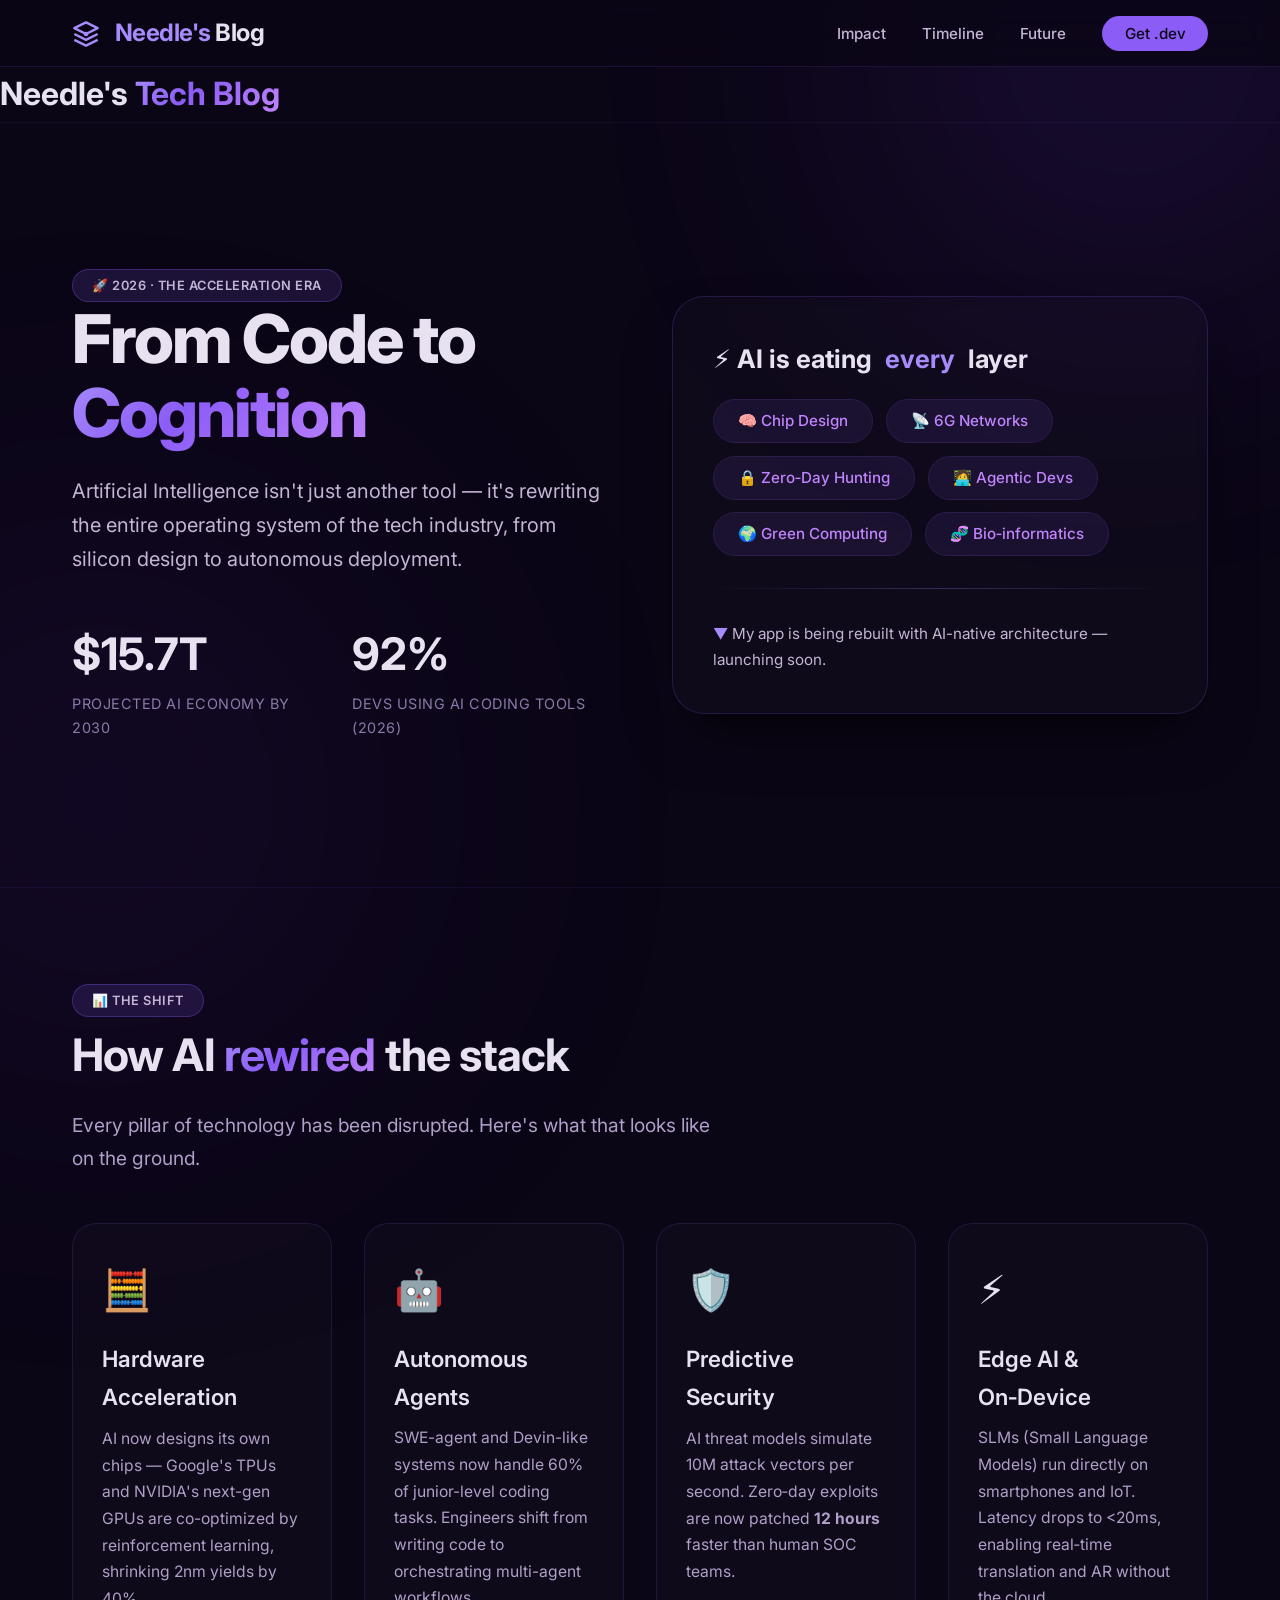
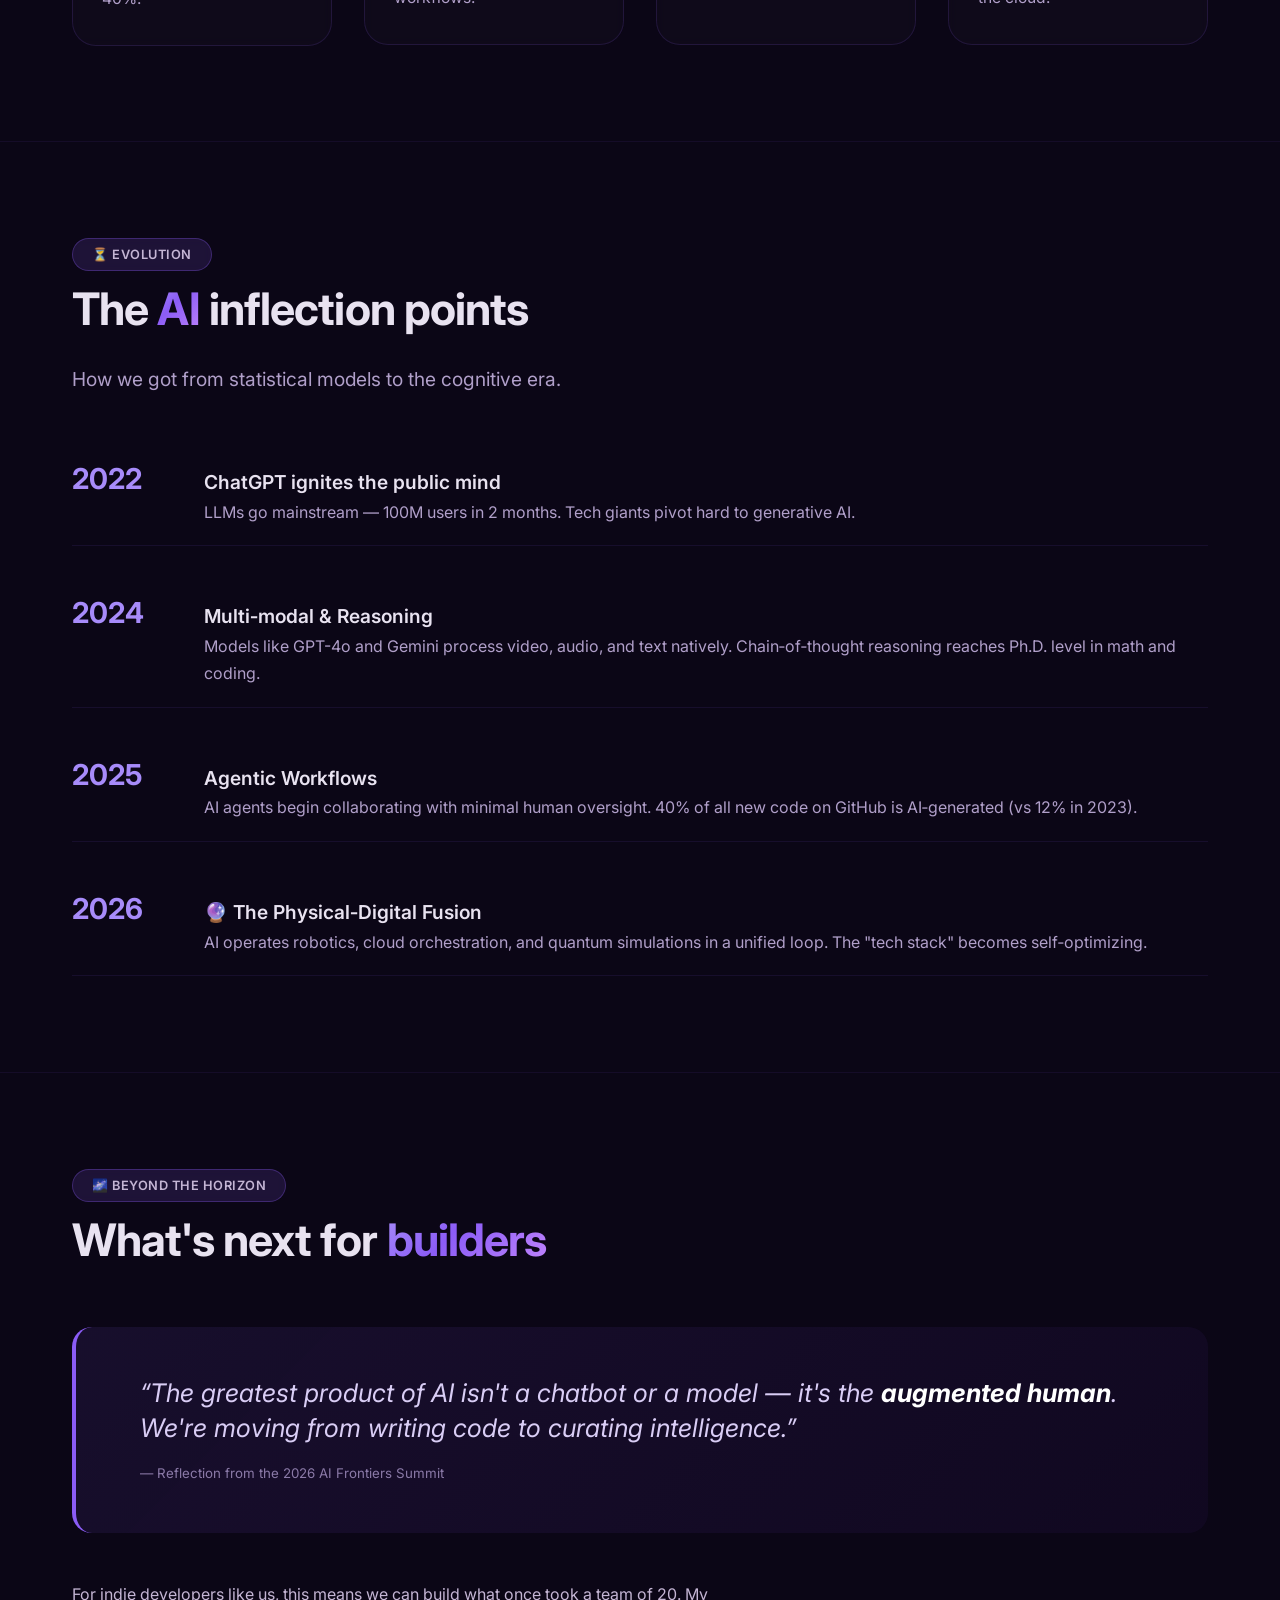
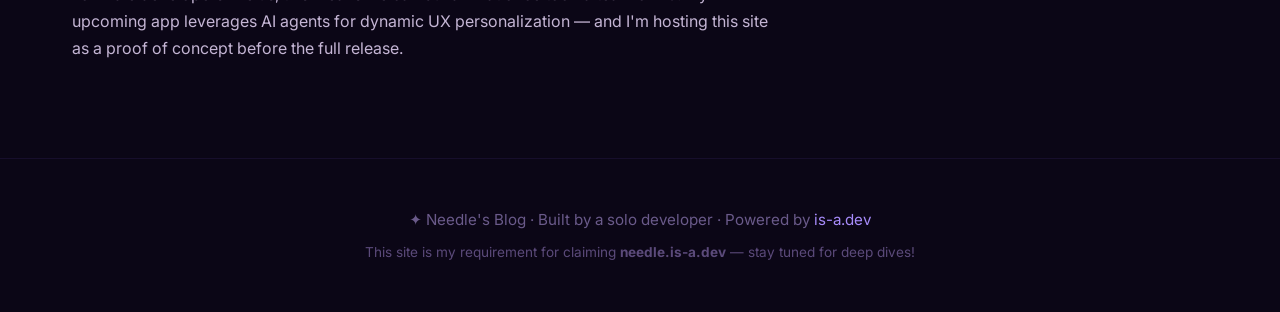
==== index.html @ 3e727410 "Add files via upload" ====
<!DOCTYPE html>
<html lang="en">
<head>
  <meta charset="UTF-8" />
  <meta name="viewport" content="width=device-width, initial-scale=1.0" />
  <title>Needle's Blog · AI & Tech</title>
  <!-- Link to external CSS -->
  <link rel="stylesheet" href="style.css" />
  <!-- Preconnect for fonts (optional but nice) -->
  <link rel="preconnect" href="https://fonts.googleapis.com" />
  <link rel="preconnect" href="https://fonts.gstatic.com" crossorigin />
  <link href="https://fonts.googleapis.com/css2?family=Inter:opsz@14..32&display=swap" rel="stylesheet" />
</head>
<body>

  <!-- Glow Orbs (background decoration) -->
  <div class="glow-orb orb1"></div>
  <div class="glow-orb orb2"></div>

<header>
  <div class="container nav">
    <div class="logo">
      <!-- Custom SVG Needle Logo -->
      <svg width="28" height="28" viewBox="0 0 24 24" fill="none" xmlns="http://www.w3.org/2000/svg" style="display:inline-block; vertical-align:middle; margin-right:10px;">
        <path d="M12 2L2 7L12 12L22 7L12 2Z" stroke="#a78bfa" stroke-width="2" stroke-linejoin="round"/>
        <path d="M2 17L12 22L22 17" stroke="#a78bfa" stroke-width="2" stroke-linejoin="round"/>
        <path d="M2 12L12 17L22 12" stroke="#a78bfa" stroke-width="2" stroke-linejoin="round"/>
        <circle cx="12" cy="12" r="2" fill="#a78bfa" stroke="none"/>
      </svg>
      <span>Needle's</span> Blog
    </div>
    <div class="nav-links">
      <a href="#impact">Impact</a>
      <a href="#timeline">Timeline</a>
      <a href="#future">Future</a>
      <a href="#" class="nav-cta">Get .dev</a>
    </div>
  </div>
</header>
<h1>
  Needle's
  <span class="gradient-text">Tech Blog</span>
</h1>
  <!-- HERO SECTION -->
  <section class="hero">
    <div class="container hero-grid">
      <div>
        <span class="badge">🚀 2026 · The Acceleration Era</span>
        <h1>
          From Code to<br />
          <span class="gradient-text">Cognition</span>
        </h1>
        <p>Artificial Intelligence isn't just another tool — it's rewriting the entire operating system of the tech industry, from silicon design to autonomous deployment.</p>
        <div class="hero-stats">
          <div><span class="num">$15.7T</span><div class="label">Projected AI Economy by 2030</div></div>
          <div><span class="num">92%</span><div class="label">Devs using AI coding tools (2026)</div></div>
        </div>
      </div>
      <div class="hero-visual">
        <h3>⚡ AI is eating <span class="purple-text">every</span> layer</h3>
        <div class="pill-list">
          <span class="pill">🧠 <span class="highlight">Chip Design</span></span>
          <span class="pill">📡 <span class="highlight">6G Networks</span></span>
          <span class="pill">🔒 <span class="highlight">Zero‑Day Hunting</span></span>
          <span class="pill">🧑‍💻 <span class="highlight">Agentic Devs</span></span>
          <span class="pill">🌍 <span class="highlight">Green Computing</span></span>
          <span class="pill">🧬 <span class="highlight">Bio‑informatics</span></span>
        </div>
        <div class="divider-line"></div>
        <p style="color:#c4b5d4; font-size:0.95rem; margin:0;">
          <span style="color:#a78bfa;">▼</span> My app is being rebuilt with AI-native architecture — launching soon.
        </p>
      </div>
    </div>
  </section>

  <!-- IMPACT SECTION -->
  <section id="impact">
    <div class="container">
      <div class="fade-up">
        <span class="badge">📊 The Shift</span>
        <h2 class="section-title">How AI <span class="gradient-text">rewired</span> the stack</h2>
        <p class="section-sub">Every pillar of technology has been disrupted. Here's what that looks like on the ground.</p>
      </div>
      <div class="card-grid">
        <div class="impact-card fade-up">
          <span class="icon">🧮</span>
          <h4>Hardware Acceleration</h4>
          <p>AI now designs its own chips — Google's TPUs and NVIDIA's next-gen GPUs are co-optimized by reinforcement learning, shrinking 2nm yields by 40%.</p>
        </div>
        <div class="impact-card fade-up">
          <span class="icon">🤖</span>
          <h4>Autonomous Agents</h4>
          <p>SWE-agent and Devin-like systems now handle 60% of junior-level coding tasks. Engineers shift from writing code to orchestrating multi-agent workflows.</p>
        </div>
        <div class="impact-card fade-up">
          <span class="icon">🛡️</span>
          <h4>Predictive Security</h4>
          <p>AI threat models simulate 10M attack vectors per second. Zero‑day exploits are now patched <strong>12 hours</strong> faster than human SOC teams.</p>
        </div>
        <div class="impact-card fade-up">
          <span class="icon">⚡</span>
          <h4>Edge AI &amp; On‑Device</h4>
          <p>SLMs (Small Language Models) run directly on smartphones and IoT. Latency drops to <20ms, enabling real‑time translation and AR without the cloud.</p>
        </div>
      </div>
    </div>
  </section>

  <!-- TIMELINE SECTION -->
  <section id="timeline">
    <div class="container">
      <div class="fade-up">
        <span class="badge">⏳ Evolution</span>
        <h2 class="section-title">The <span class="gradient-text">AI</span> inflection points</h2>
        <p class="section-sub">How we got from statistical models to the cognitive era.</p>
      </div>
      <div class="timeline">
        <div class="tl-item fade-up">
          <div class="tl-year">2022</div>
          <div class="tl-content"><h5>ChatGPT ignites the public mind</h5><p>LLMs go mainstream — 100M users in 2 months. Tech giants pivot hard to generative AI.</p></div>
        </div>
        <div class="tl-item fade-up">
          <div class="tl-year">2024</div>
          <div class="tl-content"><h5>Multi‑modal &amp; Reasoning</h5><p>Models like GPT-4o and Gemini process video, audio, and text natively. Chain‑of‑thought reasoning reaches Ph.D. level in math and coding.</p></div>
        </div>
        <div class="tl-item fade-up">
          <div class="tl-year">2025</div>
          <div class="tl-content"><h5>Agentic Workflows</h5><p>AI agents begin collaborating with minimal human oversight. 40% of all new code on GitHub is AI‑generated (vs 12% in 2023).</p></div>
        </div>
        <div class="tl-item fade-up">
          <div class="tl-year">2026</div>
          <div class="tl-content"><h5>🔮 The Physical‑Digital Fusion</h5><p>AI operates robotics, cloud orchestration, and quantum simulations in a unified loop. The "tech stack" becomes self‑optimizing.</p></div>
        </div>
      </div>
    </div>
  </section>

  <!-- FUTURE / QUOTE SECTION -->
  <section id="future">
    <div class="container">
      <div class="fade-up">
        <span class="badge">🌌 Beyond the Horizon</span>
        <h2 class="section-title">What's next for <span class="gradient-text">builders</span></h2>
      </div>
      <div class="quote-block fade-up">
        <p>“The greatest product of AI isn't a chatbot or a model — it's the <strong style="color:white;">augmented human</strong>. We're moving from writing code to curating intelligence.”</p>
        <small>— Reflection from the 2026 AI Frontiers Summit</small>
      </div>
      <p style="color:#c4b5d4; max-width: 700px;" class="fade-up">
        For indie developers like us, this means we can build what once took a team of 20. My upcoming app leverages AI agents for dynamic UX personalization — and I'm hosting this site as a proof of concept before the full release.
      </p>
    </div>
  </section>

  <!-- FOOTER -->
<footer>
  <div class="container">
    <p style="margin-bottom:0.5rem;">
      ✦ Needle's Blog · Built by a solo developer · Powered by <a href="https://is-a.dev" target="_blank">is-a.dev</a>
    </p>
    <p style="font-size:0.85rem; color:#5b4a7a;">
      This site is my requirement for claiming <strong>needle.is-a.dev</strong> — stay tuned for deep dives!
    </p>
  </div>
</footer>

  <!-- Link to external JavaScript -->
  <script src="script.js" defer></script>
</body>
</html>
---- style.css ----
/* ---------- RESET & BASE ---------- */
* {
  margin: 0;
  padding: 0;
  box-sizing: border-box;
}
html {
  scroll-behavior: smooth;
}
body {
  font-family: 'Inter', system-ui, -apple-system, sans-serif;
  background: #0b0616;
  /* Deep dark purple base */
  color: #e8e2f0;
  line-height: 1.7;
  overflow-x: hidden;
}

/* ---------- SCROLLBAR (Purple) ---------- */
::-webkit-scrollbar {
  width: 8px;
}
::-webkit-scrollbar-track {
  background: #1a0f2a;
}
::-webkit-scrollbar-thumb {
  background: #7c3aed;
  border-radius: 12px;
}

/* ---------- UTILITY ---------- */
.container {
  max-width: 1200px;
  margin: 0 auto;
  padding: 0 2rem;
}
.gradient-text {
  background: linear-gradient(135deg, #a78bfa 0%, #8b5cf6 40%, #c084fc 100%);
  -webkit-background-clip: text;
  -webkit-text-fill-color: transparent;
  background-clip: text;
}
.purple-text {
  color: #a78bfa;
}
.badge {
  display: inline-block;
  background: rgba(139, 92, 246, 0.15);
  border: 1px solid rgba(139, 92, 246, 0.30);
  padding: 0.3rem 1.2rem;
  border-radius: 40px;
  font-size: 0.8rem;
  font-weight: 600;
  letter-spacing: 0.5px;
  color: #c4b5d4;
  text-transform: uppercase;
  backdrop-filter: blur(4px);
}
.section-title {
  font-size: 2.8rem;
  font-weight: 700;
  margin-bottom: 1rem;
  letter-spacing: -0.02em;
}
.section-sub {
  font-size: 1.2rem;
  color: #b09fc9;
  max-width: 640px;
}

/* ---------- GLOW BACKGROUND ---------- */
.glow-orb {
  position: fixed;
  border-radius: 50%;
  filter: blur(140px);
  pointer-events: none;
  z-index: 0;
}
.orb1 {
  width: 500px;
  height: 500px;
  background: #7c3aed;
  top: -200px;
  right: -100px;
  opacity: 0.15;
}
.orb2 {
  width: 600px;
  height: 600px;
  background: #4c1d95;
  bottom: -200px;
  left: -200px;
  opacity: 0.12;
}

/* ---------- HEADER / NAV ---------- */
header {
  position: sticky;
  top: 0;
  z-index: 50;
  backdrop-filter: blur(16px);
  background: rgba(11, 6, 22, 0.80);
  border-bottom: 1px solid rgba(139, 92, 246, 0.15);
  padding: 0.8rem 0;
}
.nav {
  display: flex;
  justify-content: space-between;
  align-items: center;
}
.logo {
  font-size: 1.5rem;
  font-weight: 700;
  letter-spacing: -0.5px;
}
.logo span {
  color: #a78bfa;
}
.nav-links a {
  color: #c4b5d4;
  text-decoration: none;
  margin-left: 2rem;
  font-size: 0.95rem;
  font-weight: 500;
  transition: color 0.2s;
}
.nav-links a:hover {
  color: #e8e2f0;
}
.nav-cta {
  background: #8b5cf6;
  color: #0b0616 !important;
  padding: 0.5rem 1.4rem;
  border-radius: 40px;
  font-weight: 600;
  transition: all 0.2s;
}
.nav-cta:hover {
  background: #a78bfa;
  transform: scale(1.03);
  color: #0b0616 !important;
}

/* ---------- HERO ---------- */
.hero {
  position: relative;
  z-index: 2;
  min-height: 85vh;
  display: flex;
  align-items: center;
  padding: 3rem 0;
}
.hero-grid {
  display: grid;
  grid-template-columns: 1fr 1fr;
  gap: 4rem;
  align-items: center;
}
.hero h1 {
  font-size: 4.2rem;
  font-weight: 800;
  line-height: 1.1;
  letter-spacing: -0.03em;
  margin-bottom: 1.5rem;
}
.hero p {
  font-size: 1.25rem;
  color: #c4b5d4;
  max-width: 540px;
  margin-bottom: 2.5rem;
}
.hero-stats {
  display: flex;
  gap: 3rem;
  margin-top: 1rem;
}
.hero-stats div {
  text-align: left;
}
.hero-stats .num {
  font-size: 2.8rem;
  font-weight: 700;
  color: #e8e2f0;
}
.hero-stats .label {
  font-size: 0.9rem;
  color: #8b7aa8;
  text-transform: uppercase;
  letter-spacing: 0.5px;
}
.hero-visual {
  background: rgba(255, 255, 255, 0.02);
  border: 1px solid rgba(139, 92, 246, 0.20);
  border-radius: 32px;
  padding: 2.5rem;
  backdrop-filter: blur(8px);
  box-shadow: 0 30px 60px -20px rgba(0, 0, 0, 0.8);
}
.hero-visual h3 {
  font-size: 1.6rem;
  margin-bottom: 1.2rem;
  display: flex;
  align-items: center;
  gap: 0.8rem;
}
.pill-list {
  display: flex;
  flex-wrap: wrap;
  gap: 0.8rem;
}
.pill {
  background: rgba(139, 92, 246, 0.10);
  border: 1px solid #2d1b4a;
  padding: 0.5rem 1.5rem;
  border-radius: 60px;
  font-size: 0.95rem;
  font-weight: 500;
}
.pill .highlight {
  color: #c084fc;
}
.divider-line {
  margin: 2rem 0;
  height: 1px;
  background: linear-gradient(to right, transparent, #3d2a5c, transparent);
}

/* ---------- SECTIONS ---------- */
section {
  position: relative;
  z-index: 2;
  padding: 6rem 0;
  border-top: 1px solid rgba(139, 92, 246, 0.08);
}

/* ---------- IMPACT CARDS ---------- */
.card-grid {
  display: grid;
  grid-template-columns: repeat(auto-fit, minmax(260px, 1fr));
  gap: 2rem;
  margin-top: 3rem;
}
.impact-card {
  background: rgba(255, 255, 255, 0.02);
  border: 1px solid rgba(139, 92, 246, 0.15);
  border-radius: 24px;
  padding: 2rem 1.8rem;
  transition: all 0.3s ease;
  backdrop-filter: blur(4px);
}
.impact-card:hover {
  transform: translateY(-6px);
  border-color: #8b5cf6;
  box-shadow: 0 20px 40px -16px rgba(139, 92, 246, 0.30);
}
.impact-card .icon {
  font-size: 2.5rem;
  margin-bottom: 1rem;
  display: block;
}
.impact-card h4 {
  font-size: 1.4rem;
  font-weight: 600;
  margin-bottom: 0.6rem;
}
.impact-card p {
  color: #b09fc9;
  font-size: 0.98rem;
}

/* ---------- TIMELINE ---------- */
.timeline {
  display: flex;
  flex-direction: column;
  gap: 1.5rem;
  margin-top: 2.5rem;
}
.tl-item {
  display: flex;
  align-items: baseline;
  gap: 2rem;
  padding: 1.2rem 0;
  border-bottom: 1px solid rgba(139, 92, 246, 0.10);
}
.tl-year {
  font-size: 1.8rem;
  font-weight: 700;
  color: #a78bfa;
  min-width: 100px;
}
.tl-content h5 {
  font-size: 1.2rem;
  font-weight: 600;
}
.tl-content p {
  color: #b09fc9;
}

/* ---------- QUOTE ---------- */
.quote-block {
  background: linear-gradient(135deg, rgba(139, 92, 246, 0.10), rgba(124, 58, 237, 0.05));
  border-left: 4px solid #8b5cf6;
  border-radius: 20px;
  padding: 3rem 4rem;
  margin: 3rem 0;
}
.quote-block p {
  font-size: 1.6rem;
  font-weight: 400;
  line-height: 1.4;
  font-style: italic;
  color: #d9cdf5;
}
.quote-block small {
  display: block;
  margin-top: 1rem;
  color: #8b7aa8;
  font-style: normal;
}

/* ---------- FOOTER ---------- */
footer {
  position: relative;
  z-index: 2;
  border-top: 1px solid rgba(139, 92, 246, 0.10);
  padding: 3rem 0;
  text-align: center;
  color: #6a5a8a;
  font-size: 0.95rem;
}
footer a {
  color: #a78bfa;
  text-decoration: none;
}
footer a:hover {
  text-decoration: underline;
}

/* ---------- SCROLL ANIMATIONS (fade-up) ---------- */
.fade-up {
  opacity: 0;
  transform: translateY(40px);
  transition: all 0.8s cubic-bezier(0.25, 0.46, 0.45, 0.94);
}
.fade-up.visible {
  opacity: 1;
  transform: translateY(0);
}

/* ---------- RESPONSIVE ---------- */
@media (max-width: 900px) {
  .hero-grid {
    grid-template-columns: 1fr;
    gap: 2rem;
  }
  .hero h1 {
    font-size: 3rem;
  }
  .section-title {
    font-size: 2.2rem;
  }
}
@media (max-width: 600px) {
  .nav-links a {
    margin-left: 1rem;
    font-size: 0.8rem;
  }
  .nav-cta {
    padding: 0.3rem 1rem;
  }
  .hero h1 {
    font-size: 2.4rem;
  }
  .hero-stats {
    flex-wrap: wrap;
    gap: 1.5rem;
  }
  .hero-stats .num {
    font-size: 2rem;
  }
  .tl-item {
    flex-direction: column;
    gap: 0.4rem;
  }
  .tl-year {
    min-width: auto;
  }
  .quote-block {
    padding: 2rem;
  }
  .quote-block p {
    font-size: 1.2rem;
  }
}
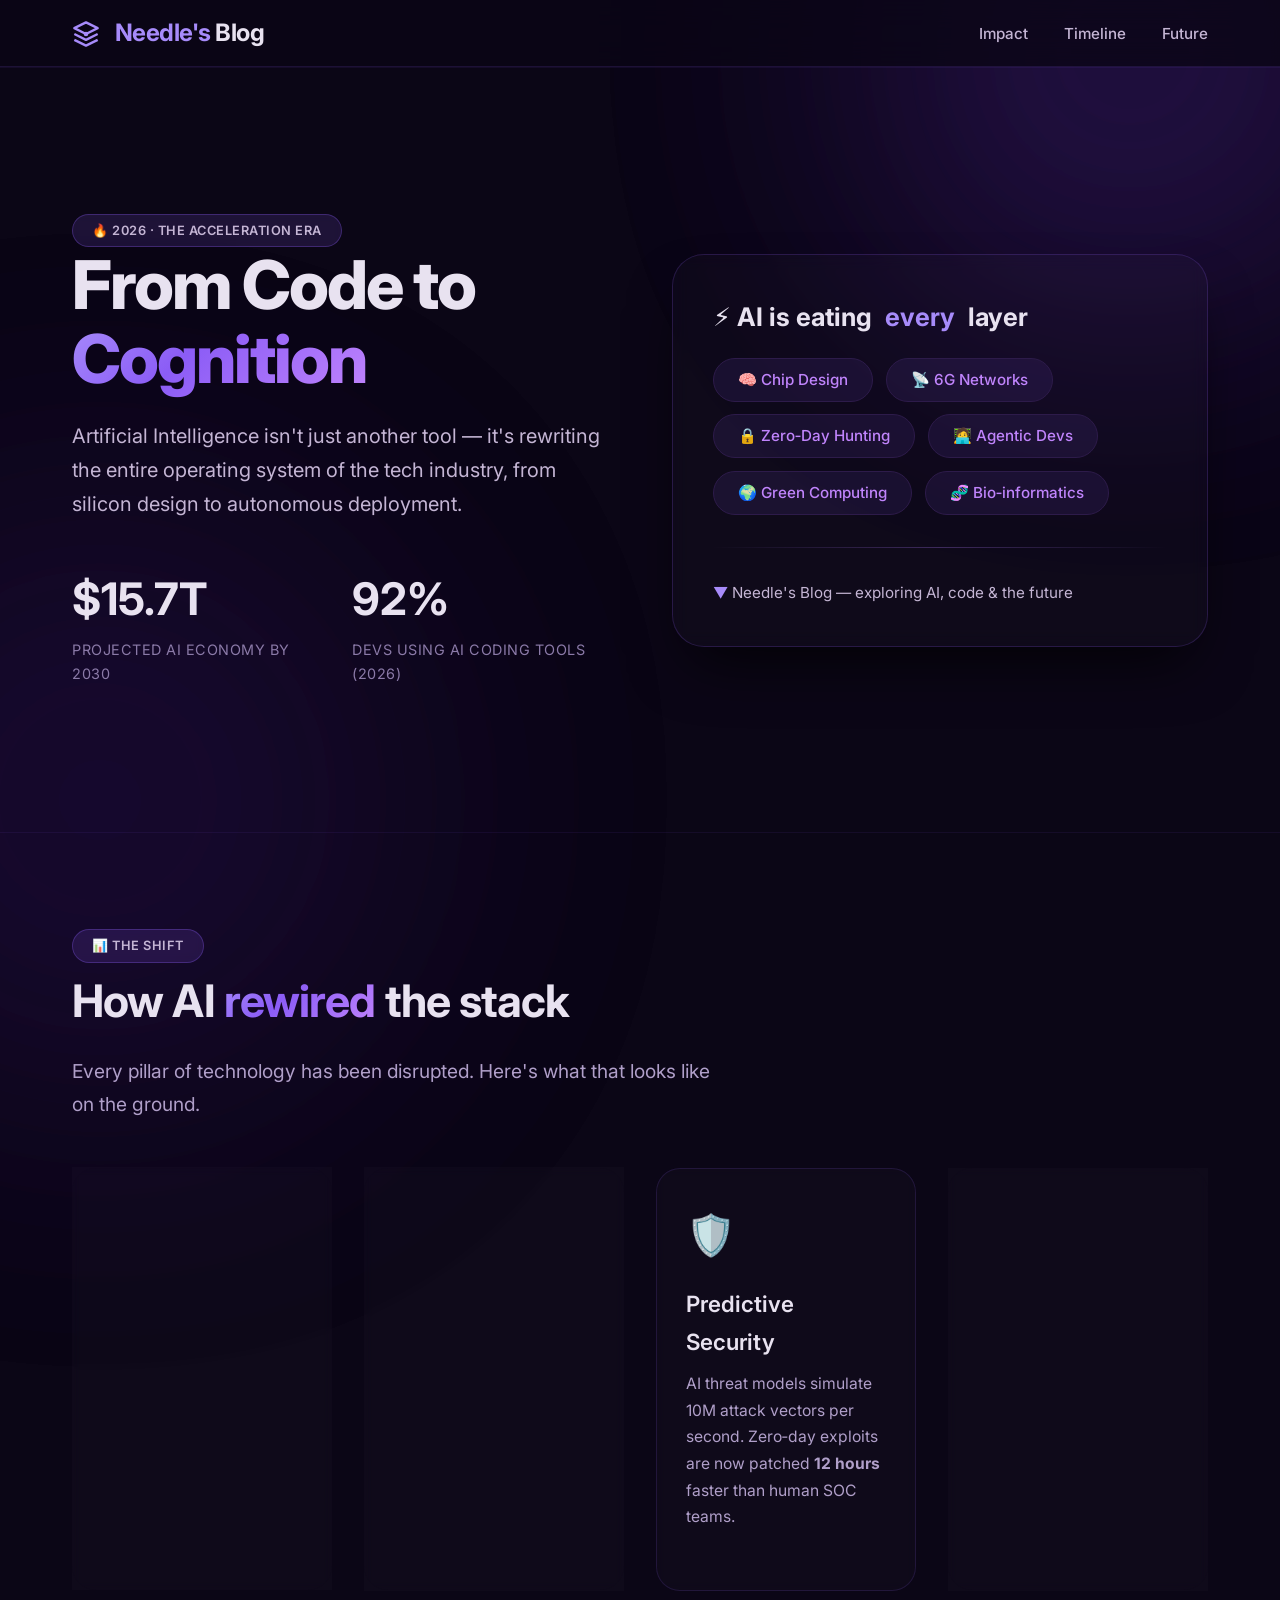
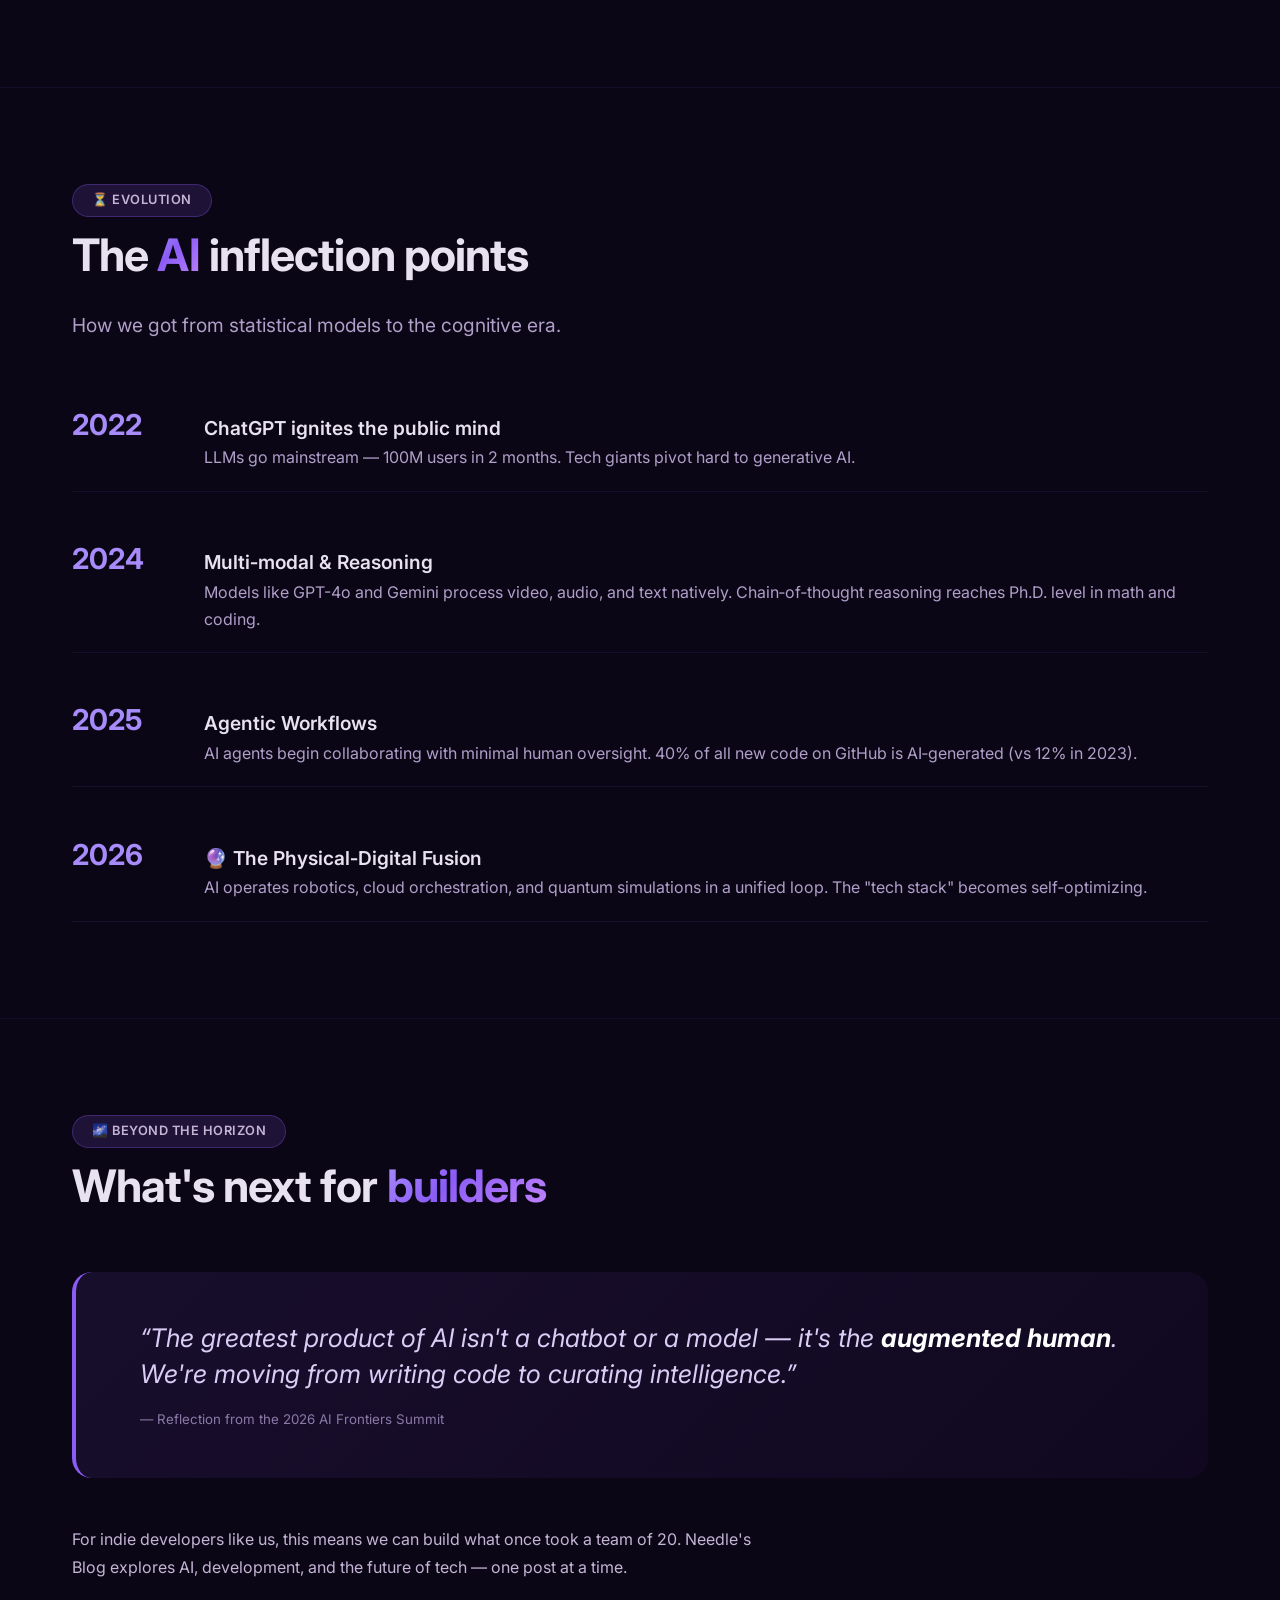
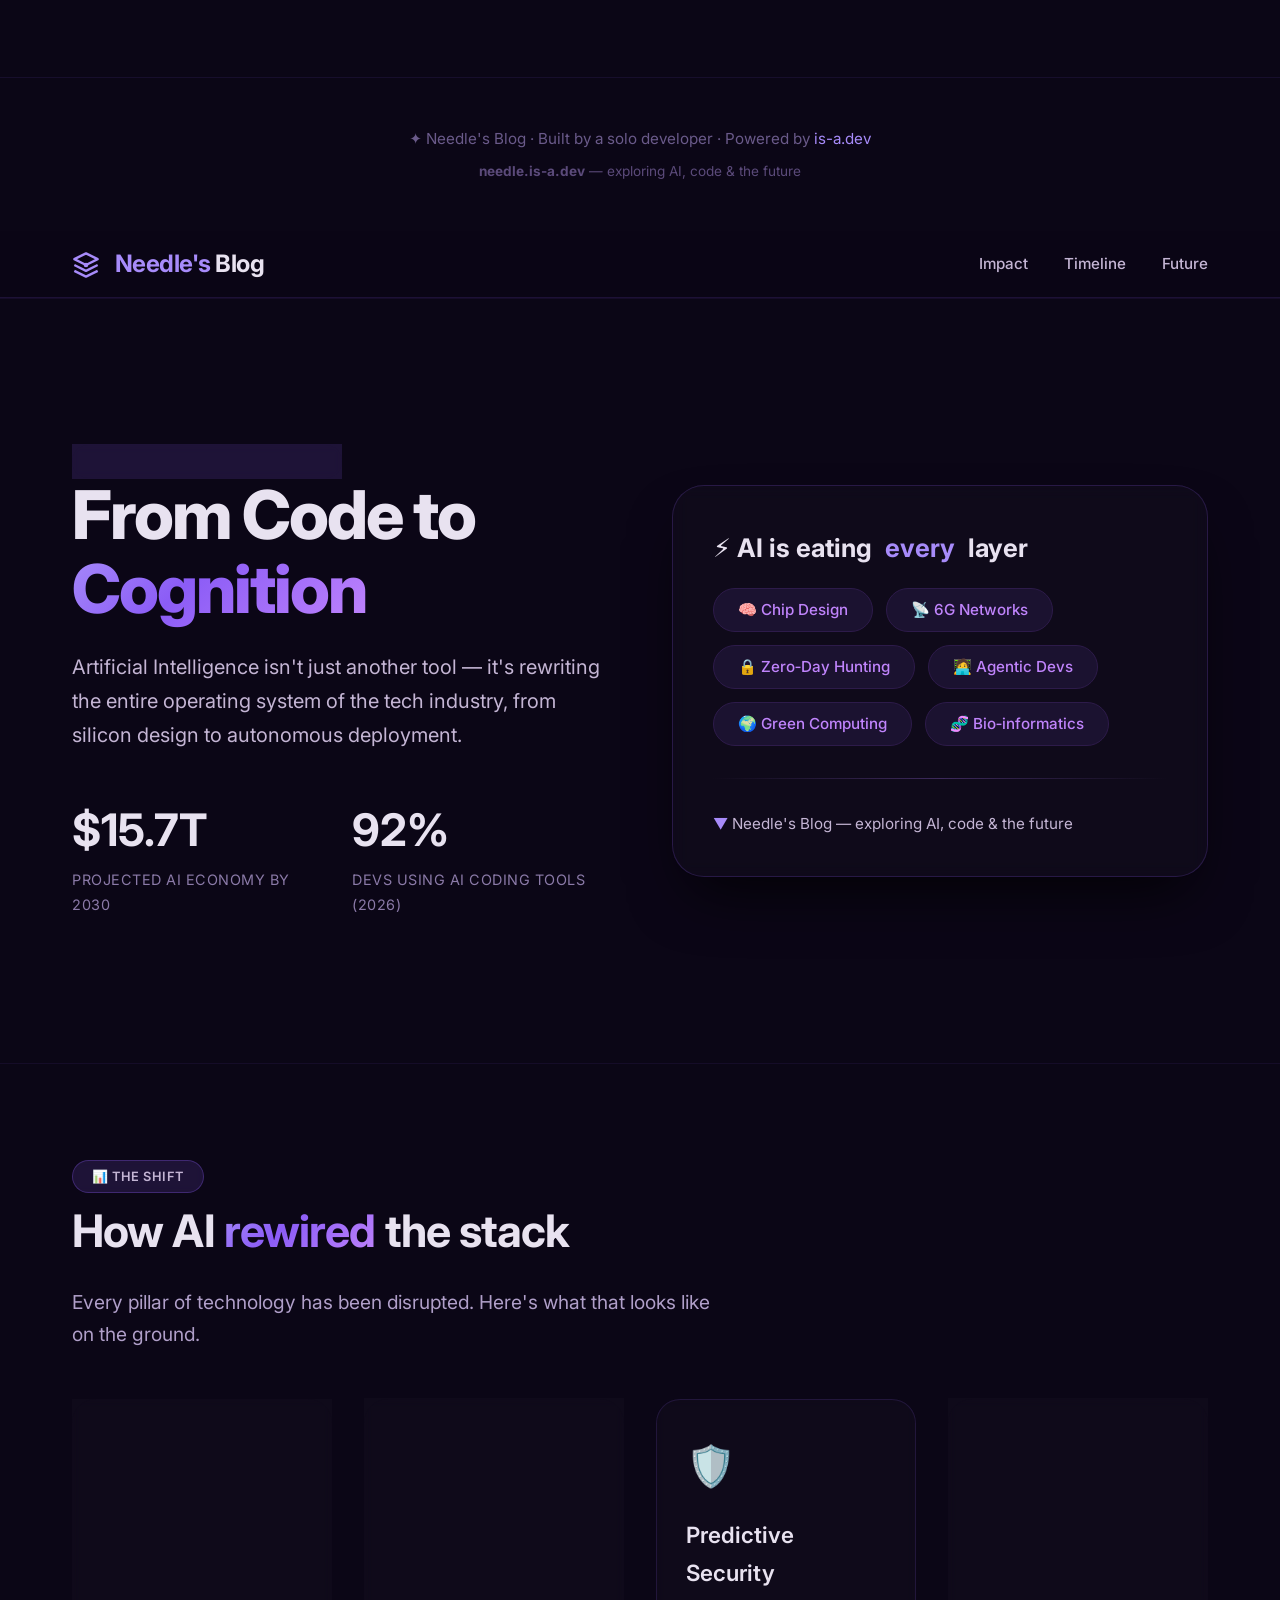
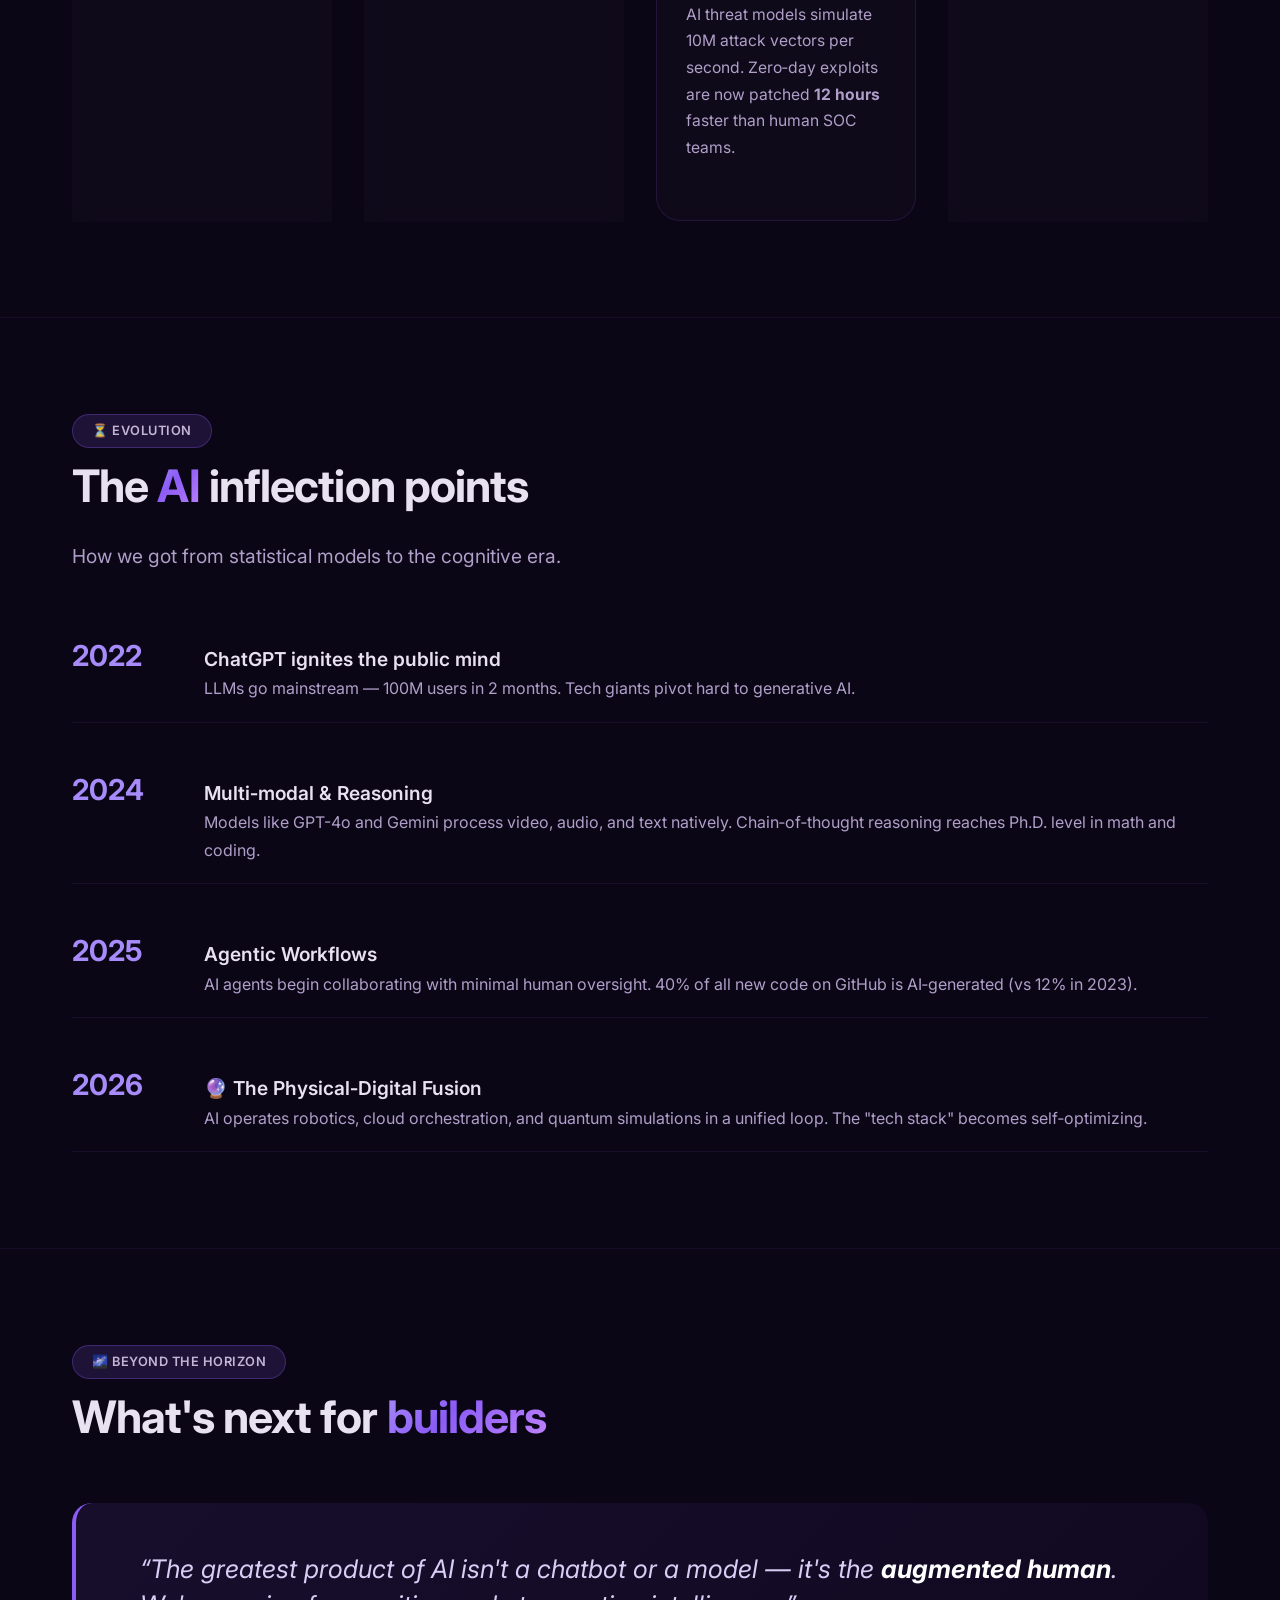
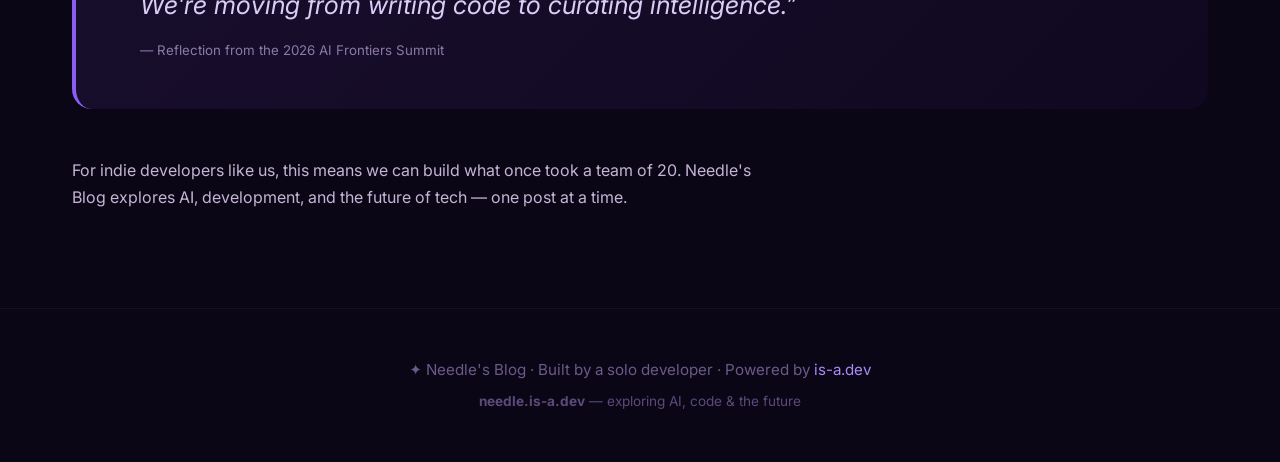
==== commit 3df2feb7: "Update index.html" ====
--- a/index.html
+++ b/index.html
@@ -4,48 +4,42 @@
   <meta charset="UTF-8" />
   <meta name="viewport" content="width=device-width, initial-scale=1.0" />
   <title>Needle's Blog · AI & Tech</title>
-  <!-- Link to external CSS -->
   <link rel="stylesheet" href="style.css" />
-  <!-- Preconnect for fonts (optional but nice) -->
   <link rel="preconnect" href="https://fonts.googleapis.com" />
   <link rel="preconnect" href="https://fonts.gstatic.com" crossorigin />
   <link href="https://fonts.googleapis.com/css2?family=Inter:opsz@14..32&display=swap" rel="stylesheet" />
 </head>
 <body>
 
-  <!-- Glow Orbs (background decoration) -->
+  <!-- Glow Orbs -->
   <div class="glow-orb orb1"></div>
   <div class="glow-orb orb2"></div>
 
-<header>
-  <div class="container nav">
-    <div class="logo">
-      <!-- Custom SVG Needle Logo -->
-      <svg width="28" height="28" viewBox="0 0 24 24" fill="none" xmlns="http://www.w3.org/2000/svg" style="display:inline-block; vertical-align:middle; margin-right:10px;">
-        <path d="M12 2L2 7L12 12L22 7L12 2Z" stroke="#a78bfa" stroke-width="2" stroke-linejoin="round"/>
-        <path d="M2 17L12 22L22 17" stroke="#a78bfa" stroke-width="2" stroke-linejoin="round"/>
-        <path d="M2 12L12 17L22 12" stroke="#a78bfa" stroke-width="2" stroke-linejoin="round"/>
-        <circle cx="12" cy="12" r="2" fill="#a78bfa" stroke="none"/>
-      </svg>
-      <span>Needle's</span> Blog
-    </div>
-    <div class="nav-links">
-      <a href="#impact">Impact</a>
-      <a href="#timeline">Timeline</a>
-      <a href="#future">Future</a>
-      <a href="#" class="nav-cta">Get .dev</a>
-    </div>
-  </div>
-</header>
-<h1>
-  Needle's
-  <span class="gradient-text">Tech Blog</span>
-</h1>
+  <!-- HEADER (UPDATED - More professional, no "Get .dev" button) -->
+  <header>
+    <div class="container nav">
+      <div class="logo">
+        <svg width="28" height="28" viewBox="0 0 24 24" fill="none" xmlns="http://www.w3.org/2000/svg" style="display:inline-block; vertical-align:middle; margin-right:10px;">
+          <path d="M12 2L2 7L12 12L22 7L12 2Z" stroke="#a78bfa" stroke-width="2" stroke-linejoin="round"/>
+          <path d="M2 17L12 22L22 17" stroke="#a78bfa" stroke-width="2" stroke-linejoin="round"/>
+          <path d="M2 12L12 17L22 12" stroke="#a78bfa" stroke-width="2" stroke-linejoin="round"/>
+          <circle cx="12" cy="12" r="2" fill="#a78bfa" stroke="none"/>
+        </svg>
+        <span>Needle's</span> Blog
+      </div>
+      <div class="nav-links">
+        <a href="#impact">Impact</a>
+        <a href="#timeline">Timeline</a>
+        <a href="#future">Future</a>
+      </div>
+    </div>
+  </header>
+
   <!-- HERO SECTION -->
   <section class="hero">
     <div class="container hero-grid">
       <div>
-        <span class="badge">🚀 2026 · The Acceleration Era</span>
+        <span class="badge">🔥 2026 · The Acceleration Era</span>
         <h1>
           From Code to<br />
           <span class="gradient-text">Cognition</span>
@@ -68,7 +62,7 @@
         </div>
         <div class="divider-line"></div>
         <p style="color:#c4b5d4; font-size:0.95rem; margin:0;">
-          <span style="color:#a78bfa;">▼</span> My app is being rebuilt with AI-native architecture — launching soon.
+          <span style="color:#a78bfa;">▼</span> Needle's Blog — exploring AI, code & the future
         </p>
       </div>
     </div>
@@ -148,24 +142,186 @@
         <small>— Reflection from the 2026 AI Frontiers Summit</small>
       </div>
       <p style="color:#c4b5d4; max-width: 700px;" class="fade-up">
-        For indie developers like us, this means we can build what once took a team of 20. My upcoming app leverages AI agents for dynamic UX personalization — and I'm hosting this site as a proof of concept before the full release.
+        For indie developers like us, this means we can build what once took a team of 20. Needle's Blog explores AI, development, and the future of tech — one post at a time.
       </p>
     </div>
   </section>
 
   <!-- FOOTER -->
-<footer>
-  <div class="container">
-    <p style="margin-bottom:0.5rem;">
-      ✦ Needle's Blog · Built by a solo developer · Powered by <a href="https://is-a.dev" target="_blank">is-a.dev</a>
-    </p>
-    <p style="font-size:0.85rem; color:#5b4a7a;">
-      This site is my requirement for claiming <strong>needle.is-a.dev</strong> — stay tuned for deep dives!
-    </p>
-  </div>
-</footer>
-
-  <!-- Link to external JavaScript -->
+  <footer>
+    <div class="container">
+      <p style="margin-bottom:0.5rem;">
+        ✦ Needle's Blog · Built by a solo developer · Powered by <a href="https://is-a.dev" target="_blank">is-a.dev</a>
+      </p>
+      <p style="font-size:0.85rem; color:#5b4a7a;">
+        <strong>needle.is-a.dev</strong> — exploring AI, code &amp; the future
+      </p>
+    </div>
+  </footer>
+
   <script src="script.js" defer></script>
 </body>
-</html>+                                 </html><!DOCTYPE html>
+<html lang="en">
+<head>
+  <meta charset="UTF-8" />
+  <meta name="viewport" content="width=device-width, initial-scale=1.0" />
+  <title>Needle's Blog · AI & Tech</title>
+  <link rel="stylesheet" href="style.css" />
+  <link rel="preconnect" href="https://fonts.googleapis.com" />
+  <link rel="preconnect" href="https://fonts.gstatic.com" crossorigin />
+  <link href="https://fonts.googleapis.com/css2?family=Inter:opsz@14..32&display=swap" rel="stylesheet" />
+</head>
+<body>
+
+  <!-- Glow Orbs -->
+  <div class="glow-orb orb1"></div>
+  <div class="glow-orb orb2"></div>
+
+  <!-- HEADER (UPDATED - More professional, no "Get .dev" button) -->
+  <header>
+    <div class="container nav">
+      <div class="logo">
+        <svg width="28" height="28" viewBox="0 0 24 24" fill="none" xmlns="http://www.w3.org/2000/svg" style="display:inline-block; vertical-align:middle; margin-right:10px;">
+          <path d="M12 2L2 7L12 12L22 7L12 2Z" stroke="#a78bfa" stroke-width="2" stroke-linejoin="round"/>
+          <path d="M2 17L12 22L22 17" stroke="#a78bfa" stroke-width="2" stroke-linejoin="round"/>
+          <path d="M2 12L12 17L22 12" stroke="#a78bfa" stroke-width="2" stroke-linejoin="round"/>
+          <circle cx="12" cy="12" r="2" fill="#a78bfa" stroke="none"/>
+        </svg>
+        <span>Needle's</span> Blog
+      </div>
+      <div class="nav-links">
+        <a href="#impact">Impact</a>
+        <a href="#timeline">Timeline</a>
+        <a href="#future">Future</a>
+      </div>
+    </div>
+  </header>
+
+  <!-- HERO SECTION -->
+  <section class="hero">
+    <div class="container hero-grid">
+      <div>
+        <span class="badge">🔥 2026 · The Acceleration Era</span>
+        <h1>
+          From Code to<br />
+          <span class="gradient-text">Cognition</span>
+        </h1>
+        <p>Artificial Intelligence isn't just another tool — it's rewriting the entire operating system of the tech industry, from silicon design to autonomous deployment.</p>
+        <div class="hero-stats">
+          <div><span class="num">$15.7T</span><div class="label">Projected AI Economy by 2030</div></div>
+          <div><span class="num">92%</span><div class="label">Devs using AI coding tools (2026)</div></div>
+        </div>
+      </div>
+      <div class="hero-visual">
+        <h3>⚡ AI is eating <span class="purple-text">every</span> layer</h3>
+        <div class="pill-list">
+          <span class="pill">🧠 <span class="highlight">Chip Design</span></span>
+          <span class="pill">📡 <span class="highlight">6G Networks</span></span>
+          <span class="pill">🔒 <span class="highlight">Zero‑Day Hunting</span></span>
+          <span class="pill">🧑‍💻 <span class="highlight">Agentic Devs</span></span>
+          <span class="pill">🌍 <span class="highlight">Green Computing</span></span>
+          <span class="pill">🧬 <span class="highlight">Bio‑informatics</span></span>
+        </div>
+        <div class="divider-line"></div>
+        <p style="color:#c4b5d4; font-size:0.95rem; margin:0;">
+          <span style="color:#a78bfa;">▼</span> Needle's Blog — exploring AI, code & the future
+        </p>
+      </div>
+    </div>
+  </section>
+
+  <!-- IMPACT SECTION -->
+  <section id="impact">
+    <div class="container">
+      <div class="fade-up">
+        <span class="badge">📊 The Shift</span>
+        <h2 class="section-title">How AI <span class="gradient-text">rewired</span> the stack</h2>
+        <p class="section-sub">Every pillar of technology has been disrupted. Here's what that looks like on the ground.</p>
+      </div>
+      <div class="card-grid">
+        <div class="impact-card fade-up">
+          <span class="icon">🧮</span>
+          <h4>Hardware Acceleration</h4>
+          <p>AI now designs its own chips — Google's TPUs and NVIDIA's next-gen GPUs are co-optimized by reinforcement learning, shrinking 2nm yields by 40%.</p>
+        </div>
+        <div class="impact-card fade-up">
+          <span class="icon">🤖</span>
+          <h4>Autonomous Agents</h4>
+          <p>SWE-agent and Devin-like systems now handle 60% of junior-level coding tasks. Engineers shift from writing code to orchestrating multi-agent workflows.</p>
+        </div>
+        <div class="impact-card fade-up">
+          <span class="icon">🛡️</span>
+          <h4>Predictive Security</h4>
+          <p>AI threat models simulate 10M attack vectors per second. Zero‑day exploits are now patched <strong>12 hours</strong> faster than human SOC teams.</p>
+        </div>
+        <div class="impact-card fade-up">
+          <span class="icon">⚡</span>
+          <h4>Edge AI &amp; On‑Device</h4>
+          <p>SLMs (Small Language Models) run directly on smartphones and IoT. Latency drops to <20ms, enabling real‑time translation and AR without the cloud.</p>
+        </div>
+      </div>
+    </div>
+  </section>
+
+  <!-- TIMELINE SECTION -->
+  <section id="timeline">
+    <div class="container">
+      <div class="fade-up">
+        <span class="badge">⏳ Evolution</span>
+        <h2 class="section-title">The <span class="gradient-text">AI</span> inflection points</h2>
+        <p class="section-sub">How we got from statistical models to the cognitive era.</p>
+      </div>
+      <div class="timeline">
+        <div class="tl-item fade-up">
+          <div class="tl-year">2022</div>
+          <div class="tl-content"><h5>ChatGPT ignites the public mind</h5><p>LLMs go mainstream — 100M users in 2 months. Tech giants pivot hard to generative AI.</p></div>
+        </div>
+        <div class="tl-item fade-up">
+          <div class="tl-year">2024</div>
+          <div class="tl-content"><h5>Multi‑modal &amp; Reasoning</h5><p>Models like GPT-4o and Gemini process video, audio, and text natively. Chain‑of‑thought reasoning reaches Ph.D. level in math and coding.</p></div>
+        </div>
+        <div class="tl-item fade-up">
+          <div class="tl-year">2025</div>
+          <div class="tl-content"><h5>Agentic Workflows</h5><p>AI agents begin collaborating with minimal human oversight. 40% of all new code on GitHub is AI‑generated (vs 12% in 2023).</p></div>
+        </div>
+        <div class="tl-item fade-up">
+          <div class="tl-year">2026</div>
+          <div class="tl-content"><h5>🔮 The Physical‑Digital Fusion</h5><p>AI operates robotics, cloud orchestration, and quantum simulations in a unified loop. The "tech stack" becomes self‑optimizing.</p></div>
+        </div>
+      </div>
+    </div>
+  </section>
+
+  <!-- FUTURE / QUOTE SECTION -->
+  <section id="future">
+    <div class="container">
+      <div class="fade-up">
+        <span class="badge">🌌 Beyond the Horizon</span>
+        <h2 class="section-title">What's next for <span class="gradient-text">builders</span></h2>
+      </div>
+      <div class="quote-block fade-up">
+        <p>“The greatest product of AI isn't a chatbot or a model — it's the <strong style="color:white;">augmented human</strong>. We're moving from writing code to curating intelligence.”</p>
+        <small>— Reflection from the 2026 AI Frontiers Summit</small>
+      </div>
+      <p style="color:#c4b5d4; max-width: 700px;" class="fade-up">
+        For indie developers like us, this means we can build what once took a team of 20. Needle's Blog explores AI, development, and the future of tech — one post at a time.
+      </p>
+    </div>
+  </section>
+
+  <!-- FOOTER -->
+  <footer>
+    <div class="container">
+      <p style="margin-bottom:0.5rem;">
+        ✦ Needle's Blog · Built by a solo developer · Powered by <a href="https://is-a.dev" target="_blank">is-a.dev</a>
+      </p>
+      <p style="font-size:0.85rem; color:#5b4a7a;">
+        <strong>needle.is-a.dev</strong> — exploring AI, code &amp; the future
+      </p>
+    </div>
+  </footer>
+
+  <script src="script.js" defer></script>
+</body>
+        </html>
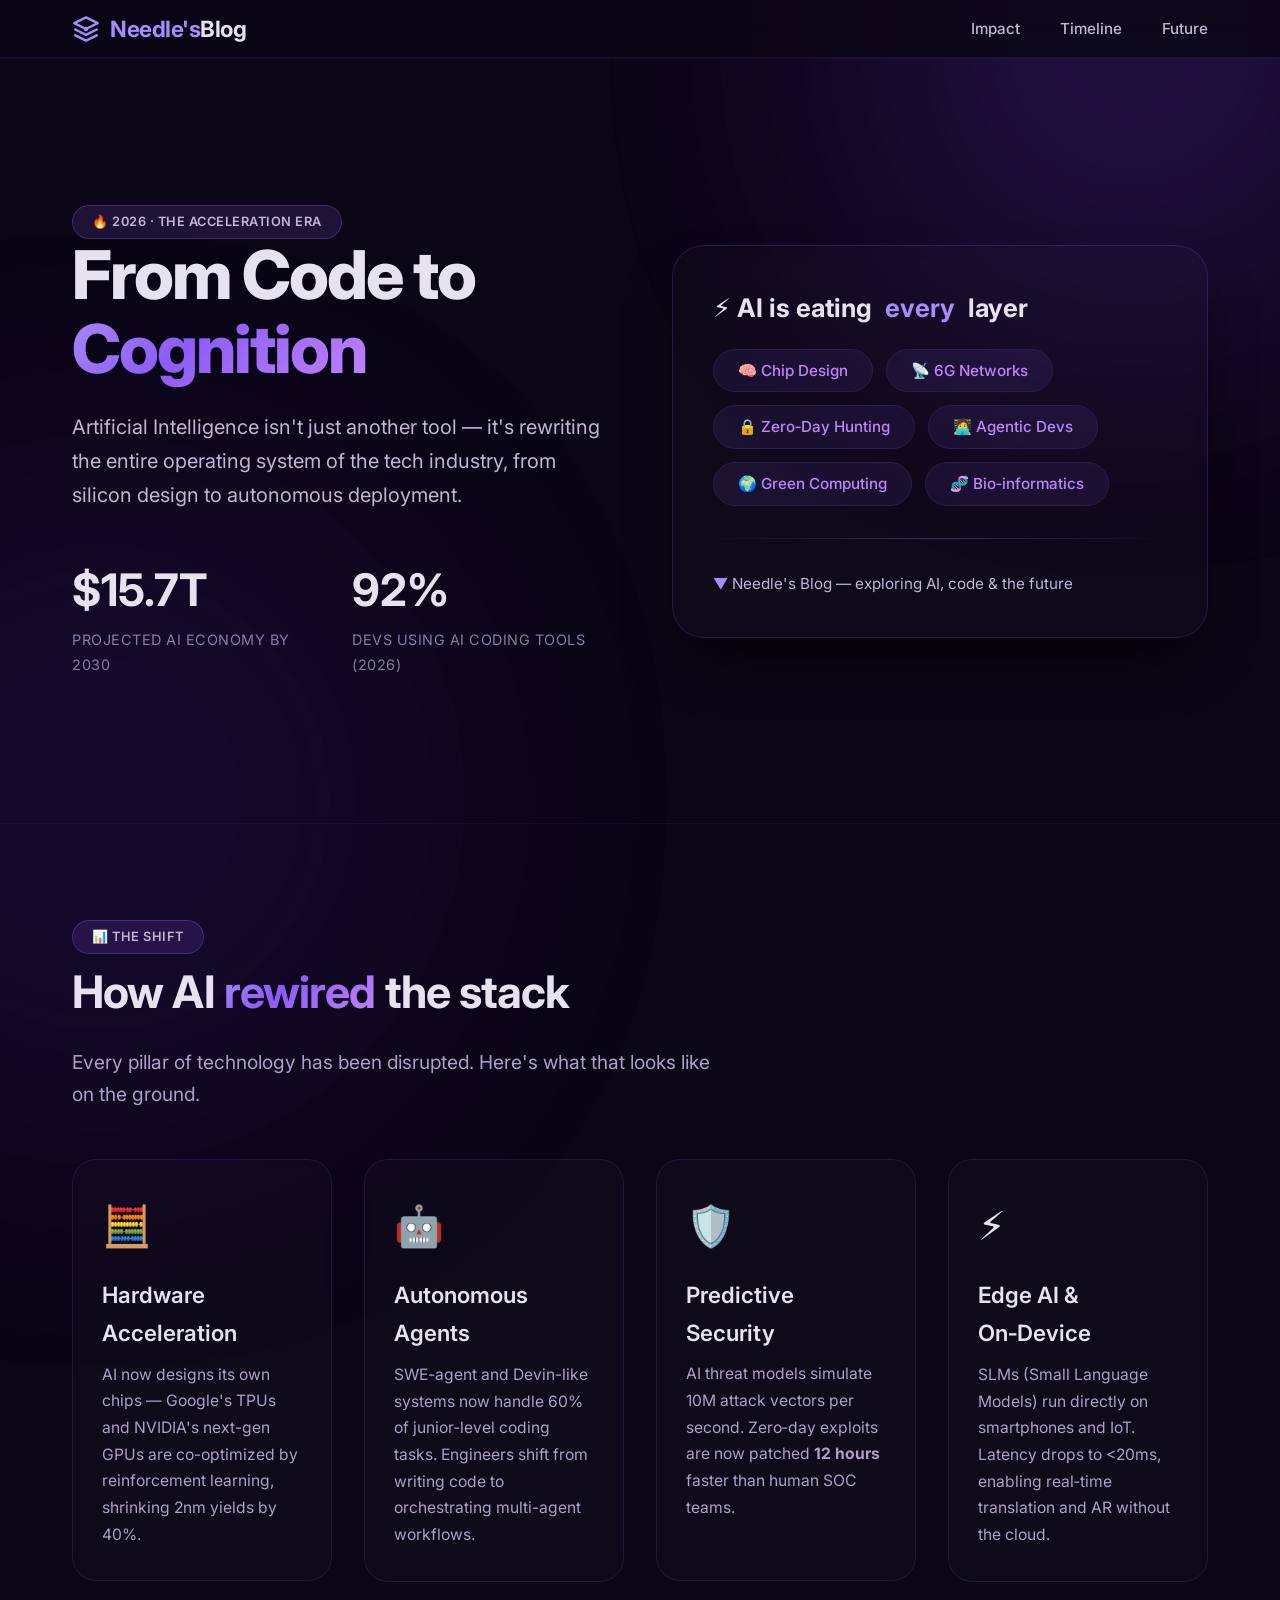
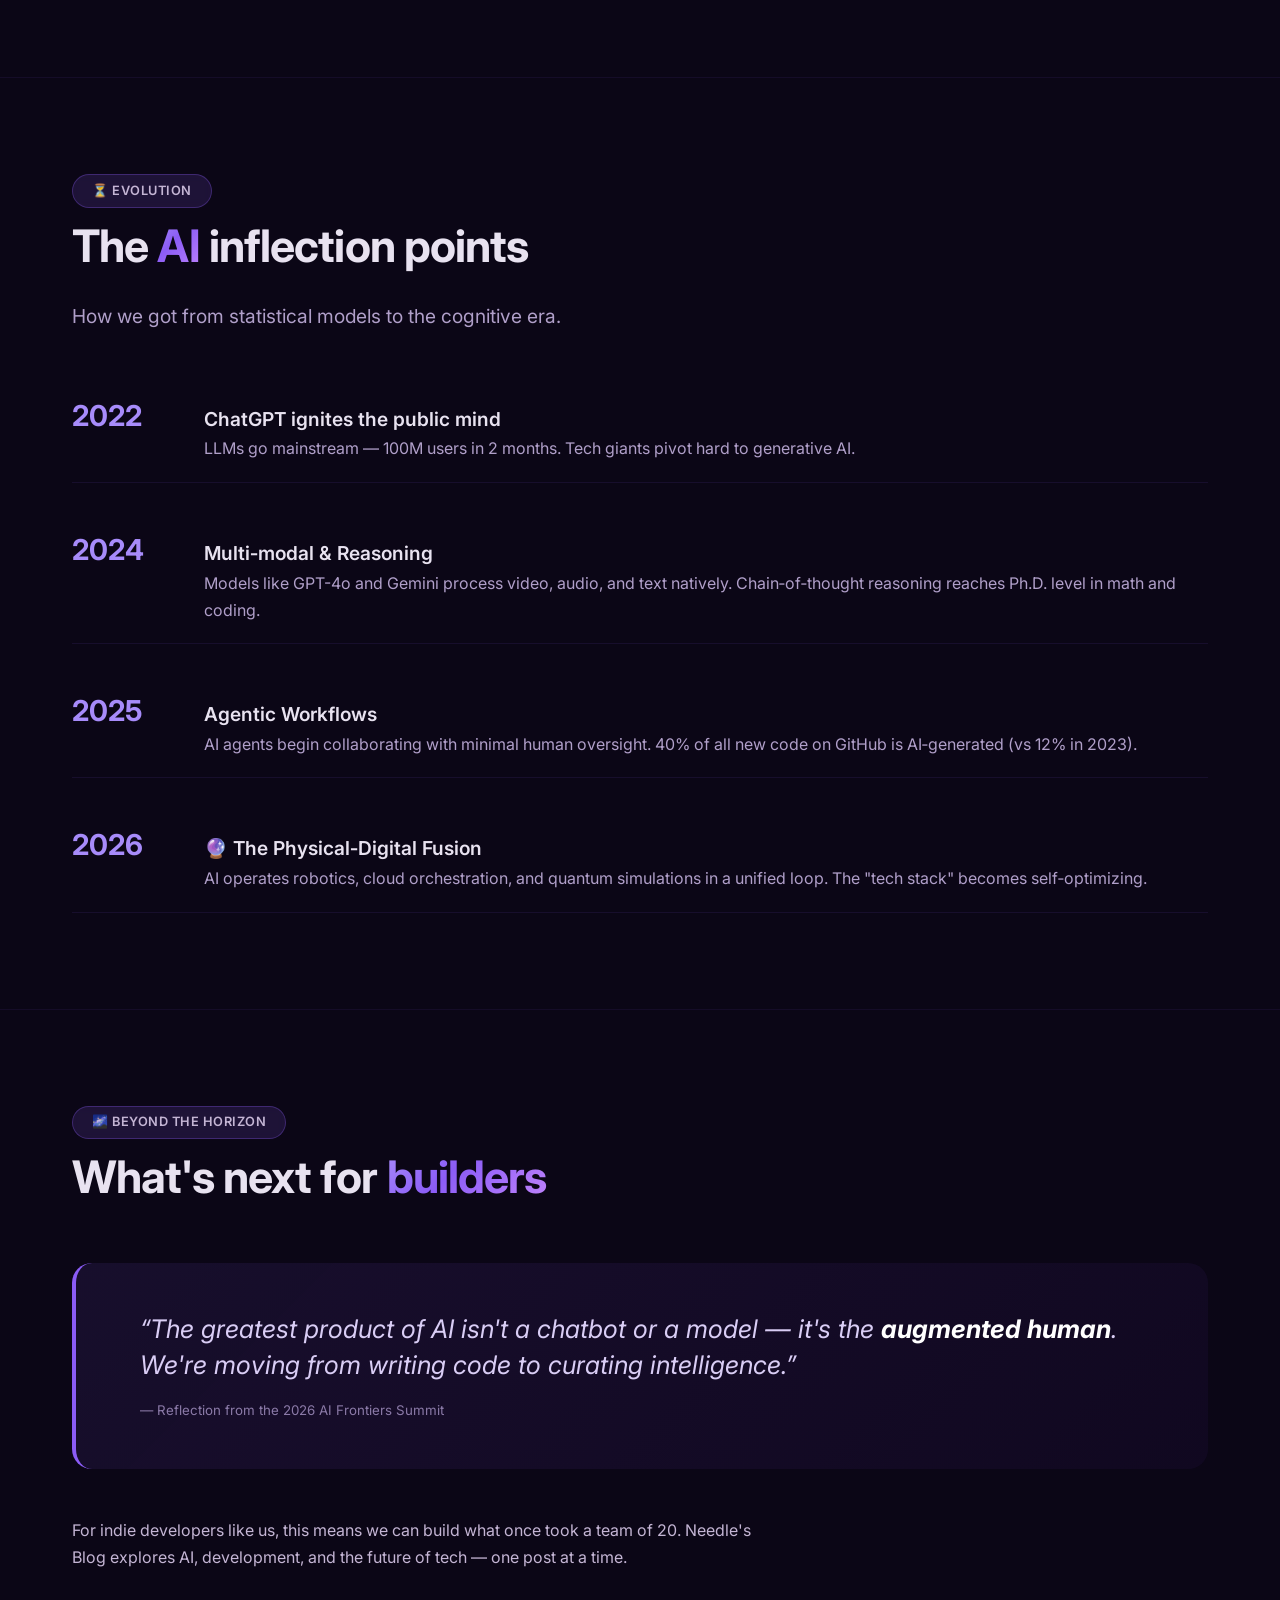
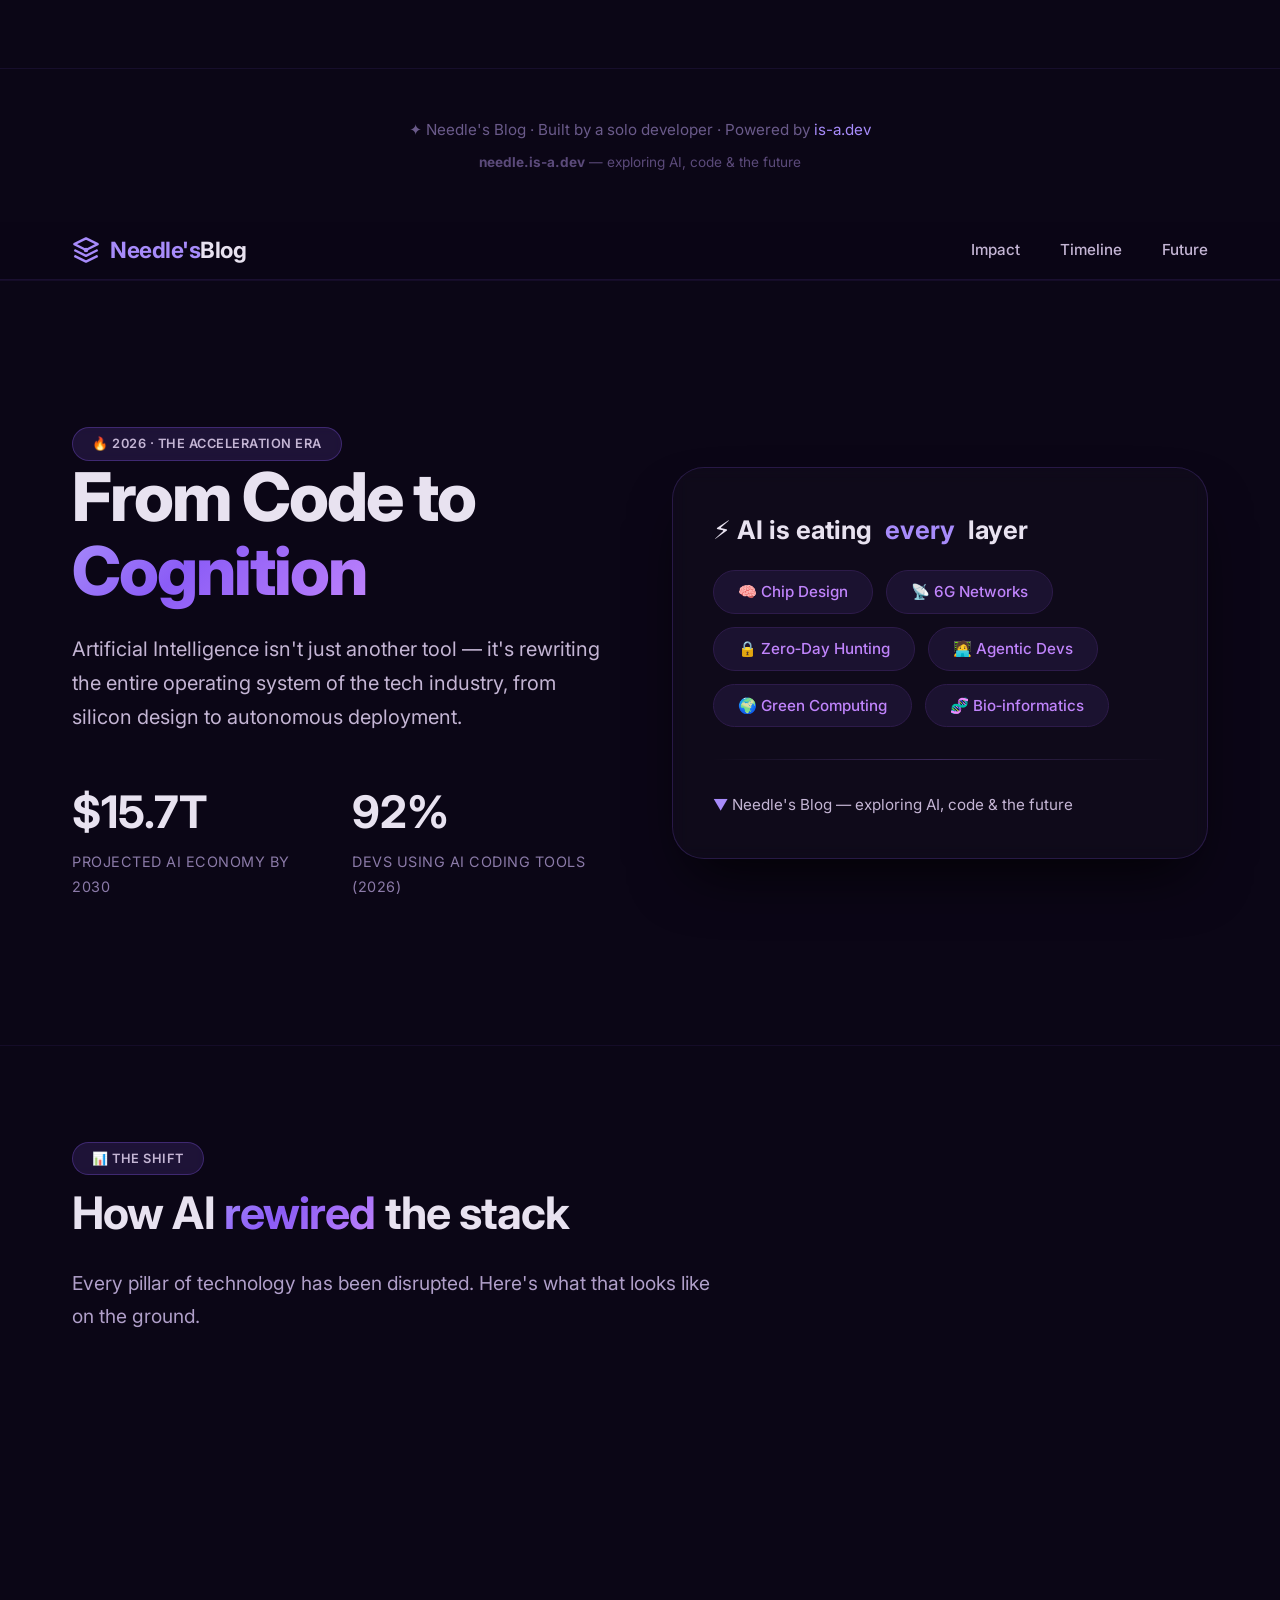
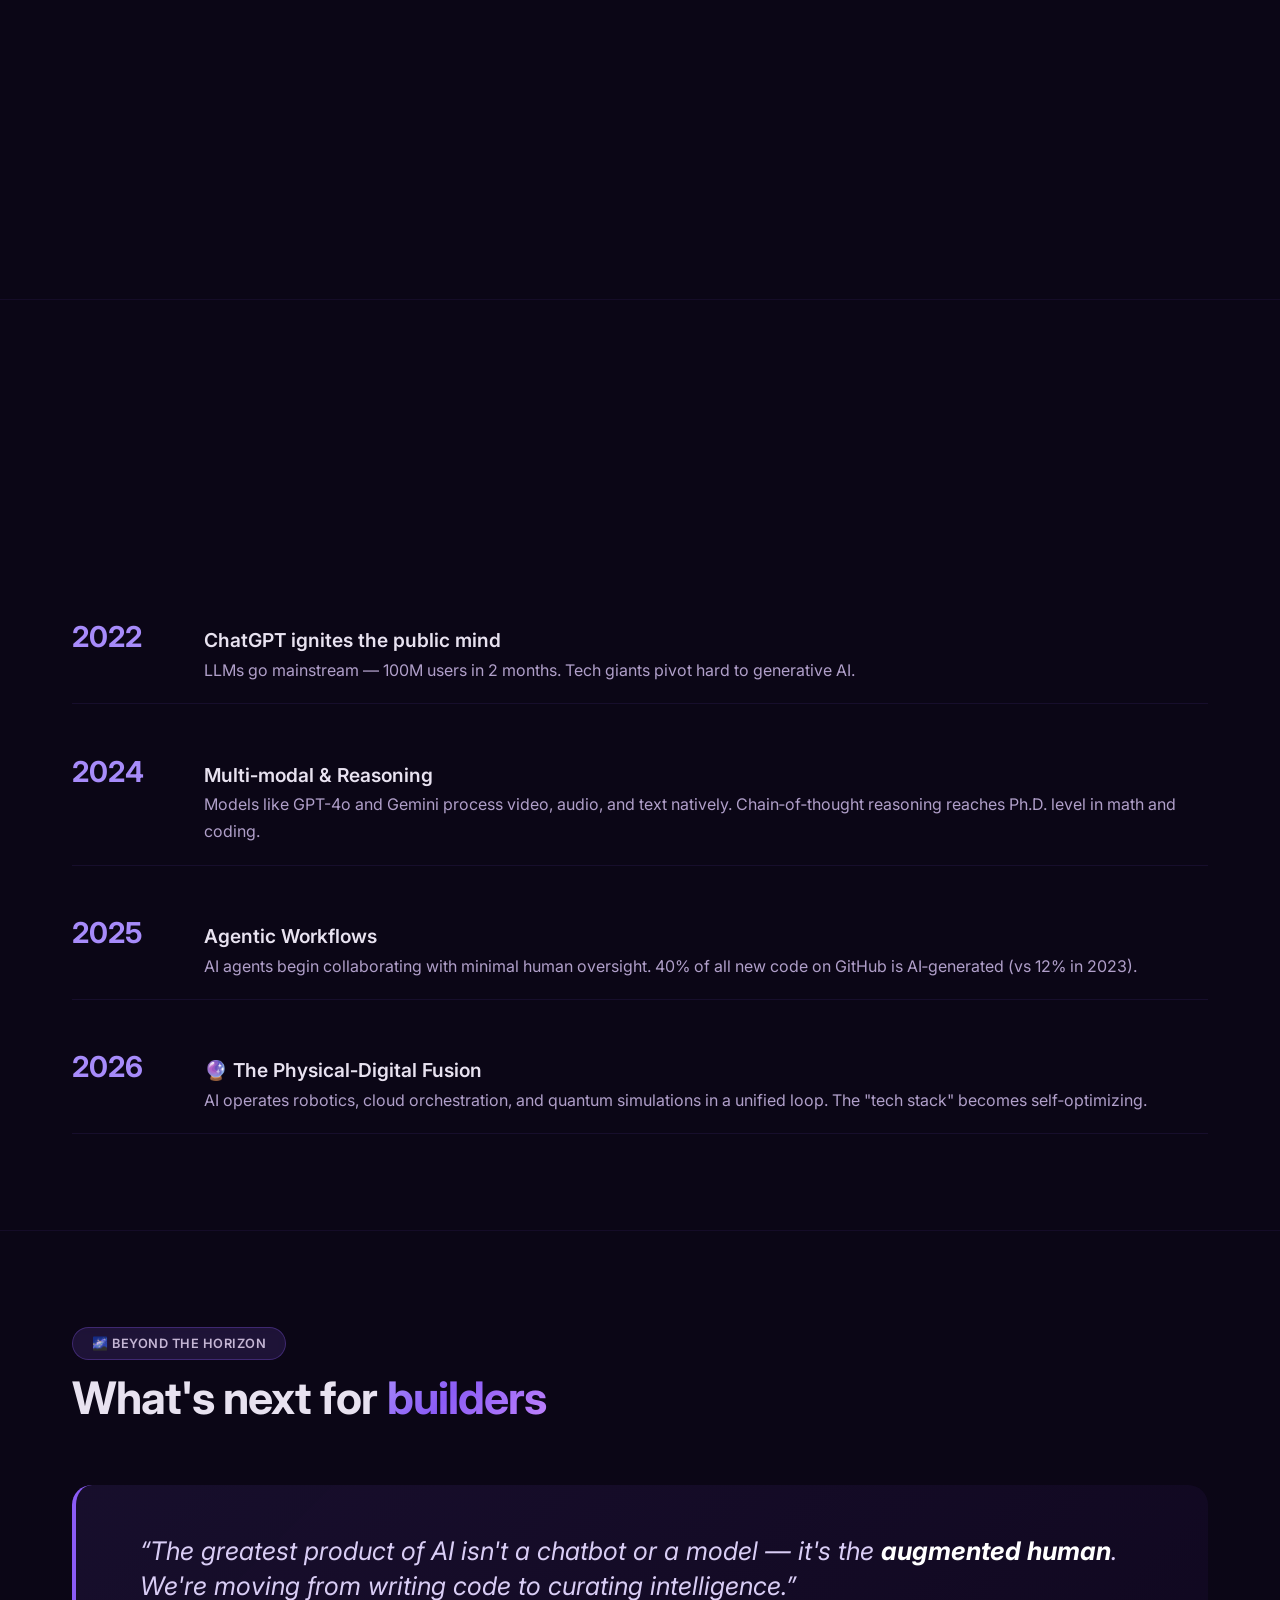
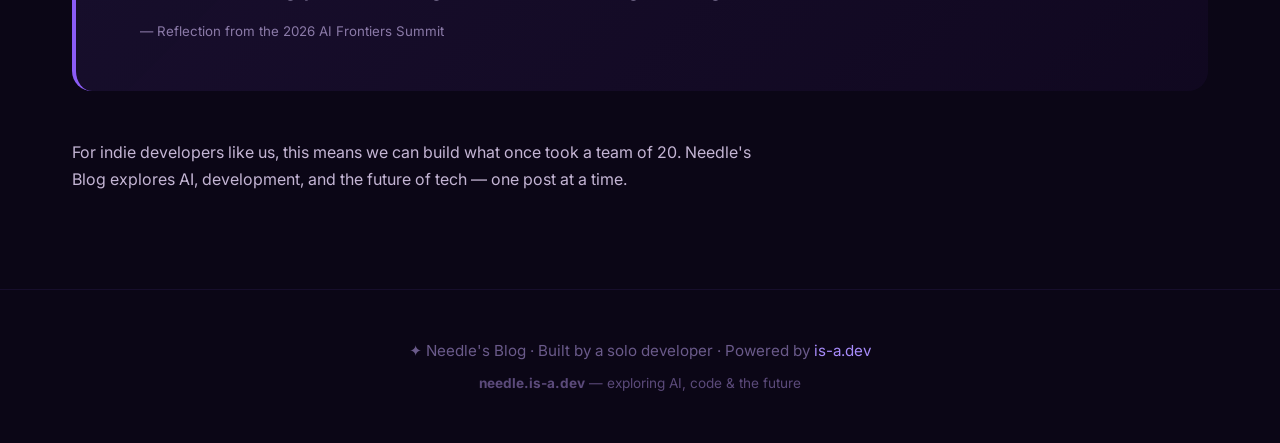
==== commit 275ef461: "Update index.html" ====
--- a/index.html
+++ b/index.html
@@ -3,6 +3,7 @@
 <head>
   <meta charset="UTF-8" />
   <meta name="viewport" content="width=device-width, initial-scale=1.0" />
+  <meta name="google-site-verification" content= google34765e5cb8d142ef  />
   <title>Needle's Blog · AI & Tech</title>
   <link rel="stylesheet" href="style.css" />
   <link rel="preconnect" href="https://fonts.googleapis.com" />
--- a/style.css
+++ b/style.css
@@ -1,48 +1,28 @@
 /* ---------- RESET & BASE ---------- */
-* {
-  margin: 0;
-  padding: 0;
-  box-sizing: border-box;
-}
-html {
-  scroll-behavior: smooth;
-}
+* { margin: 0; padding: 0; box-sizing: border-box; }
+html { scroll-behavior: smooth; }
 body {
   font-family: 'Inter', system-ui, -apple-system, sans-serif;
   background: #0b0616;
-  /* Deep dark purple base */
   color: #e8e2f0;
   line-height: 1.7;
   overflow-x: hidden;
 }
 
-/* ---------- SCROLLBAR (Purple) ---------- */
-::-webkit-scrollbar {
-  width: 8px;
-}
-::-webkit-scrollbar-track {
-  background: #1a0f2a;
-}
-::-webkit-scrollbar-thumb {
-  background: #7c3aed;
-  border-radius: 12px;
-}
+/* ---------- SCROLLBAR ---------- */
+::-webkit-scrollbar { width: 8px; }
+::-webkit-scrollbar-track { background: #1a0f2a; }
+::-webkit-scrollbar-thumb { background: #7c3aed; border-radius: 12px; }
 
 /* ---------- UTILITY ---------- */
-.container {
-  max-width: 1200px;
-  margin: 0 auto;
-  padding: 0 2rem;
-}
+.container { max-width: 1200px; margin: 0 auto; padding: 0 2rem; }
 .gradient-text {
   background: linear-gradient(135deg, #a78bfa 0%, #8b5cf6 40%, #c084fc 100%);
   -webkit-background-clip: text;
   -webkit-text-fill-color: transparent;
   background-clip: text;
 }
-.purple-text {
-  color: #a78bfa;
-}
+.purple-text { color: #a78bfa; }
 .badge {
   display: inline-block;
   background: rgba(139, 92, 246, 0.15);
@@ -56,19 +36,10 @@
   text-transform: uppercase;
   backdrop-filter: blur(4px);
 }
-.section-title {
-  font-size: 2.8rem;
-  font-weight: 700;
-  margin-bottom: 1rem;
-  letter-spacing: -0.02em;
-}
-.section-sub {
-  font-size: 1.2rem;
-  color: #b09fc9;
-  max-width: 640px;
-}
-
-/* ---------- GLOW BACKGROUND ---------- */
+.section-title { font-size: 2.8rem; font-weight: 700; margin-bottom: 1rem; letter-spacing: -0.02em; }
+.section-sub { font-size: 1.2rem; color: #b09fc9; max-width: 640px; }
+
+/* ---------- GLOW ORBS ---------- */
 .glow-orb {
   position: fixed;
   border-radius: 50%;
@@ -76,32 +47,18 @@
   pointer-events: none;
   z-index: 0;
 }
-.orb1 {
-  width: 500px;
-  height: 500px;
-  background: #7c3aed;
-  top: -200px;
-  right: -100px;
-  opacity: 0.15;
-}
-.orb2 {
-  width: 600px;
-  height: 600px;
-  background: #4c1d95;
-  bottom: -200px;
-  left: -200px;
-  opacity: 0.12;
-}
-
-/* ---------- HEADER / NAV ---------- */
+.orb1 { width: 500px; height: 500px; background: #7c3aed; top: -200px; right: -100px; opacity: 0.15; }
+.orb2 { width: 600px; height: 600px; background: #4c1d95; bottom: -200px; left: -200px; opacity: 0.12; }
+
+/* ---------- HEADER (PROFESSIONAL) ---------- */
 header {
   position: sticky;
   top: 0;
   z-index: 50;
   backdrop-filter: blur(16px);
-  background: rgba(11, 6, 22, 0.80);
-  border-bottom: 1px solid rgba(139, 92, 246, 0.15);
-  padding: 0.8rem 0;
+  background: rgba(11, 6, 22, 0.85);
+  border-bottom: 1px solid rgba(139, 92, 246, 0.12);
+  padding: 0.6rem 0;
 }
 .nav {
   display: flex;
@@ -109,36 +66,42 @@
   align-items: center;
 }
 .logo {
-  font-size: 1.5rem;
+  font-size: 1.4rem;
   font-weight: 700;
   letter-spacing: -0.5px;
-}
-.logo span {
-  color: #a78bfa;
+  display: flex;
+  align-items: center;
+}
+.logo span { color: #a78bfa; }
+.nav-links {
+  display: flex;
+  gap: 2.5rem;
+  align-items: center;
 }
 .nav-links a {
   color: #c4b5d4;
   text-decoration: none;
-  margin-left: 2rem;
   font-size: 0.95rem;
   font-weight: 500;
-  transition: color 0.2s;
+  position: relative;
+  transition: color 0.3s ease;
+  padding: 0.3rem 0;
+}
+.nav-links a::after {
+  content: '';
+  position: absolute;
+  bottom: 0;
+  left: 0;
+  width: 0;
+  height: 2px;
+  background: #a78bfa;
+  transition: width 0.3s ease;
 }
 .nav-links a:hover {
-  color: #e8e2f0;
-}
-.nav-cta {
-  background: #8b5cf6;
-  color: #0b0616 !important;
-  padding: 0.5rem 1.4rem;
-  border-radius: 40px;
-  font-weight: 600;
-  transition: all 0.2s;
-}
-.nav-cta:hover {
-  background: #a78bfa;
-  transform: scale(1.03);
-  color: #0b0616 !important;
+  color: #ffffff;
+}
+.nav-links a:hover::after {
+  width: 100%;
 }
 
 /* ---------- HERO ---------- */
@@ -156,58 +119,22 @@
   gap: 4rem;
   align-items: center;
 }
-.hero h1 {
-  font-size: 4.2rem;
-  font-weight: 800;
-  line-height: 1.1;
-  letter-spacing: -0.03em;
-  margin-bottom: 1.5rem;
-}
-.hero p {
-  font-size: 1.25rem;
-  color: #c4b5d4;
-  max-width: 540px;
-  margin-bottom: 2.5rem;
-}
-.hero-stats {
-  display: flex;
-  gap: 3rem;
-  margin-top: 1rem;
-}
-.hero-stats div {
-  text-align: left;
-}
-.hero-stats .num {
-  font-size: 2.8rem;
-  font-weight: 700;
-  color: #e8e2f0;
-}
-.hero-stats .label {
-  font-size: 0.9rem;
-  color: #8b7aa8;
-  text-transform: uppercase;
-  letter-spacing: 0.5px;
-}
+.hero h1 { font-size: 4.2rem; font-weight: 800; line-height: 1.1; letter-spacing: -0.03em; margin-bottom: 1.5rem; }
+.hero p { font-size: 1.25rem; color: #c4b5d4; max-width: 540px; margin-bottom: 2.5rem; }
+.hero-stats { display: flex; gap: 3rem; margin-top: 1rem; }
+.hero-stats div { text-align: left; }
+.hero-stats .num { font-size: 2.8rem; font-weight: 700; color: #e8e2f0; }
+.hero-stats .label { font-size: 0.9rem; color: #8b7aa8; text-transform: uppercase; letter-spacing: 0.5px; }
 .hero-visual {
-  background: rgba(255, 255, 255, 0.02);
+  background: rgba(255,255,255,0.02);
   border: 1px solid rgba(139, 92, 246, 0.20);
   border-radius: 32px;
   padding: 2.5rem;
   backdrop-filter: blur(8px);
-  box-shadow: 0 30px 60px -20px rgba(0, 0, 0, 0.8);
-}
-.hero-visual h3 {
-  font-size: 1.6rem;
-  margin-bottom: 1.2rem;
-  display: flex;
-  align-items: center;
-  gap: 0.8rem;
-}
-.pill-list {
-  display: flex;
-  flex-wrap: wrap;
-  gap: 0.8rem;
-}
+  box-shadow: 0 30px 60px -20px rgba(0,0,0,0.8);
+}
+.hero-visual h3 { font-size: 1.6rem; margin-bottom: 1.2rem; display: flex; align-items: center; gap: 0.8rem; }
+.pill-list { display: flex; flex-wrap: wrap; gap: 0.8rem; }
 .pill {
   background: rgba(139, 92, 246, 0.10);
   border: 1px solid #2d1b4a;
@@ -216,22 +143,11 @@
   font-size: 0.95rem;
   font-weight: 500;
 }
-.pill .highlight {
-  color: #c084fc;
-}
-.divider-line {
-  margin: 2rem 0;
-  height: 1px;
-  background: linear-gradient(to right, transparent, #3d2a5c, transparent);
-}
+.pill .highlight { color: #c084fc; }
+.divider-line { margin: 2rem 0; height: 1px; background: linear-gradient(to right, transparent, #3d2a5c, transparent); }
 
 /* ---------- SECTIONS ---------- */
-section {
-  position: relative;
-  z-index: 2;
-  padding: 6rem 0;
-  border-top: 1px solid rgba(139, 92, 246, 0.08);
-}
+section { position: relative; z-index: 2; padding: 6rem 0; border-top: 1px solid rgba(139, 92, 246, 0.08); }
 
 /* ---------- IMPACT CARDS ---------- */
 .card-grid {
@@ -241,11 +157,11 @@
   margin-top: 3rem;
 }
 .impact-card {
-  background: rgba(255, 255, 255, 0.02);
+  background: rgba(255,255,255,0.02);
   border: 1px solid rgba(139, 92, 246, 0.15);
   border-radius: 24px;
   padding: 2rem 1.8rem;
-  transition: all 0.3s ease;
+  transition: transform 0.3s ease, border-color 0.3s ease, box-shadow 0.3s ease;
   backdrop-filter: blur(4px);
 }
 .impact-card:hover {
@@ -253,28 +169,12 @@
   border-color: #8b5cf6;
   box-shadow: 0 20px 40px -16px rgba(139, 92, 246, 0.30);
 }
-.impact-card .icon {
-  font-size: 2.5rem;
-  margin-bottom: 1rem;
-  display: block;
-}
-.impact-card h4 {
-  font-size: 1.4rem;
-  font-weight: 600;
-  margin-bottom: 0.6rem;
-}
-.impact-card p {
-  color: #b09fc9;
-  font-size: 0.98rem;
-}
+.impact-card .icon { font-size: 2.5rem; margin-bottom: 1rem; display: block; }
+.impact-card h4 { font-size: 1.4rem; font-weight: 600; margin-bottom: 0.6rem; }
+.impact-card p { color: #b09fc9; font-size: 0.98rem; }
 
 /* ---------- TIMELINE ---------- */
-.timeline {
-  display: flex;
-  flex-direction: column;
-  gap: 1.5rem;
-  margin-top: 2.5rem;
-}
+.timeline { display: flex; flex-direction: column; gap: 1.5rem; margin-top: 2.5rem; }
 .tl-item {
   display: flex;
   align-items: baseline;
@@ -282,19 +182,9 @@
   padding: 1.2rem 0;
   border-bottom: 1px solid rgba(139, 92, 246, 0.10);
 }
-.tl-year {
-  font-size: 1.8rem;
-  font-weight: 700;
-  color: #a78bfa;
-  min-width: 100px;
-}
-.tl-content h5 {
-  font-size: 1.2rem;
-  font-weight: 600;
-}
-.tl-content p {
-  color: #b09fc9;
-}
+.tl-year { font-size: 1.8rem; font-weight: 700; color: #a78bfa; min-width: 100px; }
+.tl-content h5 { font-size: 1.2rem; font-weight: 600; }
+.tl-content p { color: #b09fc9; }
 
 /* ---------- QUOTE ---------- */
 .quote-block {
@@ -304,19 +194,8 @@
   padding: 3rem 4rem;
   margin: 3rem 0;
 }
-.quote-block p {
-  font-size: 1.6rem;
-  font-weight: 400;
-  line-height: 1.4;
-  font-style: italic;
-  color: #d9cdf5;
-}
-.quote-block small {
-  display: block;
-  margin-top: 1rem;
-  color: #8b7aa8;
-  font-style: normal;
-}
+.quote-block p { font-size: 1.6rem; font-weight: 400; line-height: 1.4; font-style: italic; color: #d9cdf5; }
+.quote-block small { display: block; margin-top: 1rem; color: #8b7aa8; font-style: normal; }
 
 /* ---------- FOOTER ---------- */
 footer {
@@ -328,67 +207,32 @@
   color: #6a5a8a;
   font-size: 0.95rem;
 }
-footer a {
-  color: #a78bfa;
-  text-decoration: none;
-}
-footer a:hover {
-  text-decoration: underline;
-}
-
-/* ---------- SCROLL ANIMATIONS (fade-up) ---------- */
+footer a { color: #a78bfa; text-decoration: none; }
+footer a:hover { text-decoration: underline; }
+
+/* ---------- SCROLL ANIMATIONS ---------- */
 .fade-up {
   opacity: 0;
   transform: translateY(40px);
   transition: all 0.8s cubic-bezier(0.25, 0.46, 0.45, 0.94);
 }
-.fade-up.visible {
-  opacity: 1;
-  transform: translateY(0);
-}
+.fade-up.visible { opacity: 1; transform: translateY(0); }
 
 /* ---------- RESPONSIVE ---------- */
 @media (max-width: 900px) {
-  .hero-grid {
-    grid-template-columns: 1fr;
-    gap: 2rem;
-  }
-  .hero h1 {
-    font-size: 3rem;
-  }
-  .section-title {
-    font-size: 2.2rem;
-  }
+  .hero-grid { grid-template-columns: 1fr; gap: 2rem; }
+  .hero h1 { font-size: 3rem; }
+  .section-title { font-size: 2.2rem; }
+  .nav-links { gap: 1.5rem; }
 }
 @media (max-width: 600px) {
-  .nav-links a {
-    margin-left: 1rem;
-    font-size: 0.8rem;
-  }
-  .nav-cta {
-    padding: 0.3rem 1rem;
-  }
-  .hero h1 {
-    font-size: 2.4rem;
-  }
-  .hero-stats {
-    flex-wrap: wrap;
-    gap: 1.5rem;
-  }
-  .hero-stats .num {
-    font-size: 2rem;
-  }
-  .tl-item {
-    flex-direction: column;
-    gap: 0.4rem;
-  }
-  .tl-year {
-    min-width: auto;
-  }
-  .quote-block {
-    padding: 2rem;
-  }
-  .quote-block p {
-    font-size: 1.2rem;
-  }
-}+  .nav-links { gap: 1rem; }
+  .nav-links a { font-size: 0.85rem; }
+  .hero h1 { font-size: 2.4rem; }
+  .hero-stats { flex-wrap: wrap; gap: 1.5rem; }
+  .hero-stats .num { font-size: 2rem; }
+  .tl-item { flex-direction: column; gap: 0.4rem; }
+  .tl-year { min-width: auto; }
+  .quote-block { padding: 2rem; }
+  .quote-block p { font-size: 1.2rem; }
+}
--- a/style.css
+++ b/style.css
@@ -1,48 +1,28 @@
 /* ---------- RESET & BASE ---------- */
-* {
-  margin: 0;
-  padding: 0;
-  box-sizing: border-box;
-}
-html {
-  scroll-behavior: smooth;
-}
+* { margin: 0; padding: 0; box-sizing: border-box; }
+html { scroll-behavior: smooth; }
 body {
   font-family: 'Inter', system-ui, -apple-system, sans-serif;
   background: #0b0616;
-  /* Deep dark purple base */
   color: #e8e2f0;
   line-height: 1.7;
   overflow-x: hidden;
 }
 
-/* ---------- SCROLLBAR (Purple) ---------- */
-::-webkit-scrollbar {
-  width: 8px;
-}
-::-webkit-scrollbar-track {
-  background: #1a0f2a;
-}
-::-webkit-scrollbar-thumb {
-  background: #7c3aed;
-  border-radius: 12px;
-}
+/* ---------- SCROLLBAR ---------- */
+::-webkit-scrollbar { width: 8px; }
+::-webkit-scrollbar-track { background: #1a0f2a; }
+::-webkit-scrollbar-thumb { background: #7c3aed; border-radius: 12px; }
 
 /* ---------- UTILITY ---------- */
-.container {
-  max-width: 1200px;
-  margin: 0 auto;
-  padding: 0 2rem;
-}
+.container { max-width: 1200px; margin: 0 auto; padding: 0 2rem; }
 .gradient-text {
   background: linear-gradient(135deg, #a78bfa 0%, #8b5cf6 40%, #c084fc 100%);
   -webkit-background-clip: text;
   -webkit-text-fill-color: transparent;
   background-clip: text;
 }
-.purple-text {
-  color: #a78bfa;
-}
+.purple-text { color: #a78bfa; }
 .badge {
   display: inline-block;
   background: rgba(139, 92, 246, 0.15);
@@ -56,19 +36,10 @@
   text-transform: uppercase;
   backdrop-filter: blur(4px);
 }
-.section-title {
-  font-size: 2.8rem;
-  font-weight: 700;
-  margin-bottom: 1rem;
-  letter-spacing: -0.02em;
-}
-.section-sub {
-  font-size: 1.2rem;
-  color: #b09fc9;
-  max-width: 640px;
-}
-
-/* ---------- GLOW BACKGROUND ---------- */
+.section-title { font-size: 2.8rem; font-weight: 700; margin-bottom: 1rem; letter-spacing: -0.02em; }
+.section-sub { font-size: 1.2rem; color: #b09fc9; max-width: 640px; }
+
+/* ---------- GLOW ORBS ---------- */
 .glow-orb {
   position: fixed;
   border-radius: 50%;
@@ -76,32 +47,18 @@
   pointer-events: none;
   z-index: 0;
 }
-.orb1 {
-  width: 500px;
-  height: 500px;
-  background: #7c3aed;
-  top: -200px;
-  right: -100px;
-  opacity: 0.15;
-}
-.orb2 {
-  width: 600px;
-  height: 600px;
-  background: #4c1d95;
-  bottom: -200px;
-  left: -200px;
-  opacity: 0.12;
-}
-
-/* ---------- HEADER / NAV ---------- */
+.orb1 { width: 500px; height: 500px; background: #7c3aed; top: -200px; right: -100px; opacity: 0.15; }
+.orb2 { width: 600px; height: 600px; background: #4c1d95; bottom: -200px; left: -200px; opacity: 0.12; }
+
+/* ---------- HEADER (PROFESSIONAL) ---------- */
 header {
   position: sticky;
   top: 0;
   z-index: 50;
   backdrop-filter: blur(16px);
-  background: rgba(11, 6, 22, 0.80);
-  border-bottom: 1px solid rgba(139, 92, 246, 0.15);
-  padding: 0.8rem 0;
+  background: rgba(11, 6, 22, 0.85);
+  border-bottom: 1px solid rgba(139, 92, 246, 0.12);
+  padding: 0.6rem 0;
 }
 .nav {
   display: flex;
@@ -109,36 +66,42 @@
   align-items: center;
 }
 .logo {
-  font-size: 1.5rem;
+  font-size: 1.4rem;
   font-weight: 700;
   letter-spacing: -0.5px;
-}
-.logo span {
-  color: #a78bfa;
+  display: flex;
+  align-items: center;
+}
+.logo span { color: #a78bfa; }
+.nav-links {
+  display: flex;
+  gap: 2.5rem;
+  align-items: center;
 }
 .nav-links a {
   color: #c4b5d4;
   text-decoration: none;
-  margin-left: 2rem;
   font-size: 0.95rem;
   font-weight: 500;
-  transition: color 0.2s;
+  position: relative;
+  transition: color 0.3s ease;
+  padding: 0.3rem 0;
+}
+.nav-links a::after {
+  content: '';
+  position: absolute;
+  bottom: 0;
+  left: 0;
+  width: 0;
+  height: 2px;
+  background: #a78bfa;
+  transition: width 0.3s ease;
 }
 .nav-links a:hover {
-  color: #e8e2f0;
-}
-.nav-cta {
-  background: #8b5cf6;
-  color: #0b0616 !important;
-  padding: 0.5rem 1.4rem;
-  border-radius: 40px;
-  font-weight: 600;
-  transition: all 0.2s;
-}
-.nav-cta:hover {
-  background: #a78bfa;
-  transform: scale(1.03);
-  color: #0b0616 !important;
+  color: #ffffff;
+}
+.nav-links a:hover::after {
+  width: 100%;
 }
 
 /* ---------- HERO ---------- */
@@ -156,58 +119,22 @@
   gap: 4rem;
   align-items: center;
 }
-.hero h1 {
-  font-size: 4.2rem;
-  font-weight: 800;
-  line-height: 1.1;
-  letter-spacing: -0.03em;
-  margin-bottom: 1.5rem;
-}
-.hero p {
-  font-size: 1.25rem;
-  color: #c4b5d4;
-  max-width: 540px;
-  margin-bottom: 2.5rem;
-}
-.hero-stats {
-  display: flex;
-  gap: 3rem;
-  margin-top: 1rem;
-}
-.hero-stats div {
-  text-align: left;
-}
-.hero-stats .num {
-  font-size: 2.8rem;
-  font-weight: 700;
-  color: #e8e2f0;
-}
-.hero-stats .label {
-  font-size: 0.9rem;
-  color: #8b7aa8;
-  text-transform: uppercase;
-  letter-spacing: 0.5px;
-}
+.hero h1 { font-size: 4.2rem; font-weight: 800; line-height: 1.1; letter-spacing: -0.03em; margin-bottom: 1.5rem; }
+.hero p { font-size: 1.25rem; color: #c4b5d4; max-width: 540px; margin-bottom: 2.5rem; }
+.hero-stats { display: flex; gap: 3rem; margin-top: 1rem; }
+.hero-stats div { text-align: left; }
+.hero-stats .num { font-size: 2.8rem; font-weight: 700; color: #e8e2f0; }
+.hero-stats .label { font-size: 0.9rem; color: #8b7aa8; text-transform: uppercase; letter-spacing: 0.5px; }
 .hero-visual {
-  background: rgba(255, 255, 255, 0.02);
+  background: rgba(255,255,255,0.02);
   border: 1px solid rgba(139, 92, 246, 0.20);
   border-radius: 32px;
   padding: 2.5rem;
   backdrop-filter: blur(8px);
-  box-shadow: 0 30px 60px -20px rgba(0, 0, 0, 0.8);
-}
-.hero-visual h3 {
-  font-size: 1.6rem;
-  margin-bottom: 1.2rem;
-  display: flex;
-  align-items: center;
-  gap: 0.8rem;
-}
-.pill-list {
-  display: flex;
-  flex-wrap: wrap;
-  gap: 0.8rem;
-}
+  box-shadow: 0 30px 60px -20px rgba(0,0,0,0.8);
+}
+.hero-visual h3 { font-size: 1.6rem; margin-bottom: 1.2rem; display: flex; align-items: center; gap: 0.8rem; }
+.pill-list { display: flex; flex-wrap: wrap; gap: 0.8rem; }
 .pill {
   background: rgba(139, 92, 246, 0.10);
   border: 1px solid #2d1b4a;
@@ -216,22 +143,11 @@
   font-size: 0.95rem;
   font-weight: 500;
 }
-.pill .highlight {
-  color: #c084fc;
-}
-.divider-line {
-  margin: 2rem 0;
-  height: 1px;
-  background: linear-gradient(to right, transparent, #3d2a5c, transparent);
-}
+.pill .highlight { color: #c084fc; }
+.divider-line { margin: 2rem 0; height: 1px; background: linear-gradient(to right, transparent, #3d2a5c, transparent); }
 
 /* ---------- SECTIONS ---------- */
-section {
-  position: relative;
-  z-index: 2;
-  padding: 6rem 0;
-  border-top: 1px solid rgba(139, 92, 246, 0.08);
-}
+section { position: relative; z-index: 2; padding: 6rem 0; border-top: 1px solid rgba(139, 92, 246, 0.08); }
 
 /* ---------- IMPACT CARDS ---------- */
 .card-grid {
@@ -241,11 +157,11 @@
   margin-top: 3rem;
 }
 .impact-card {
-  background: rgba(255, 255, 255, 0.02);
+  background: rgba(255,255,255,0.02);
   border: 1px solid rgba(139, 92, 246, 0.15);
   border-radius: 24px;
   padding: 2rem 1.8rem;
-  transition: all 0.3s ease;
+  transition: transform 0.3s ease, border-color 0.3s ease, box-shadow 0.3s ease;
   backdrop-filter: blur(4px);
 }
 .impact-card:hover {
@@ -253,28 +169,12 @@
   border-color: #8b5cf6;
   box-shadow: 0 20px 40px -16px rgba(139, 92, 246, 0.30);
 }
-.impact-card .icon {
-  font-size: 2.5rem;
-  margin-bottom: 1rem;
-  display: block;
-}
-.impact-card h4 {
-  font-size: 1.4rem;
-  font-weight: 600;
-  margin-bottom: 0.6rem;
-}
-.impact-card p {
-  color: #b09fc9;
-  font-size: 0.98rem;
-}
+.impact-card .icon { font-size: 2.5rem; margin-bottom: 1rem; display: block; }
+.impact-card h4 { font-size: 1.4rem; font-weight: 600; margin-bottom: 0.6rem; }
+.impact-card p { color: #b09fc9; font-size: 0.98rem; }
 
 /* ---------- TIMELINE ---------- */
-.timeline {
-  display: flex;
-  flex-direction: column;
-  gap: 1.5rem;
-  margin-top: 2.5rem;
-}
+.timeline { display: flex; flex-direction: column; gap: 1.5rem; margin-top: 2.5rem; }
 .tl-item {
   display: flex;
   align-items: baseline;
@@ -282,19 +182,9 @@
   padding: 1.2rem 0;
   border-bottom: 1px solid rgba(139, 92, 246, 0.10);
 }
-.tl-year {
-  font-size: 1.8rem;
-  font-weight: 700;
-  color: #a78bfa;
-  min-width: 100px;
-}
-.tl-content h5 {
-  font-size: 1.2rem;
-  font-weight: 600;
-}
-.tl-content p {
-  color: #b09fc9;
-}
+.tl-year { font-size: 1.8rem; font-weight: 700; color: #a78bfa; min-width: 100px; }
+.tl-content h5 { font-size: 1.2rem; font-weight: 600; }
+.tl-content p { color: #b09fc9; }
 
 /* ---------- QUOTE ---------- */
 .quote-block {
@@ -304,19 +194,8 @@
   padding: 3rem 4rem;
   margin: 3rem 0;
 }
-.quote-block p {
-  font-size: 1.6rem;
-  font-weight: 400;
-  line-height: 1.4;
-  font-style: italic;
-  color: #d9cdf5;
-}
-.quote-block small {
-  display: block;
-  margin-top: 1rem;
-  color: #8b7aa8;
-  font-style: normal;
-}
+.quote-block p { font-size: 1.6rem; font-weight: 400; line-height: 1.4; font-style: italic; color: #d9cdf5; }
+.quote-block small { display: block; margin-top: 1rem; color: #8b7aa8; font-style: normal; }
 
 /* ---------- FOOTER ---------- */
 footer {
@@ -328,67 +207,32 @@
   color: #6a5a8a;
   font-size: 0.95rem;
 }
-footer a {
-  color: #a78bfa;
-  text-decoration: none;
-}
-footer a:hover {
-  text-decoration: underline;
-}
-
-/* ---------- SCROLL ANIMATIONS (fade-up) ---------- */
+footer a { color: #a78bfa; text-decoration: none; }
+footer a:hover { text-decoration: underline; }
+
+/* ---------- SCROLL ANIMATIONS ---------- */
 .fade-up {
   opacity: 0;
   transform: translateY(40px);
   transition: all 0.8s cubic-bezier(0.25, 0.46, 0.45, 0.94);
 }
-.fade-up.visible {
-  opacity: 1;
-  transform: translateY(0);
-}
+.fade-up.visible { opacity: 1; transform: translateY(0); }
 
 /* ---------- RESPONSIVE ---------- */
 @media (max-width: 900px) {
-  .hero-grid {
-    grid-template-columns: 1fr;
-    gap: 2rem;
-  }
-  .hero h1 {
-    font-size: 3rem;
-  }
-  .section-title {
-    font-size: 2.2rem;
-  }
+  .hero-grid { grid-template-columns: 1fr; gap: 2rem; }
+  .hero h1 { font-size: 3rem; }
+  .section-title { font-size: 2.2rem; }
+  .nav-links { gap: 1.5rem; }
 }
 @media (max-width: 600px) {
-  .nav-links a {
-    margin-left: 1rem;
-    font-size: 0.8rem;
-  }
-  .nav-cta {
-    padding: 0.3rem 1rem;
-  }
-  .hero h1 {
-    font-size: 2.4rem;
-  }
-  .hero-stats {
-    flex-wrap: wrap;
-    gap: 1.5rem;
-  }
-  .hero-stats .num {
-    font-size: 2rem;
-  }
-  .tl-item {
-    flex-direction: column;
-    gap: 0.4rem;
-  }
-  .tl-year {
-    min-width: auto;
-  }
-  .quote-block {
-    padding: 2rem;
-  }
-  .quote-block p {
-    font-size: 1.2rem;
-  }
-}+  .nav-links { gap: 1rem; }
+  .nav-links a { font-size: 0.85rem; }
+  .hero h1 { font-size: 2.4rem; }
+  .hero-stats { flex-wrap: wrap; gap: 1.5rem; }
+  .hero-stats .num { font-size: 2rem; }
+  .tl-item { flex-direction: column; gap: 0.4rem; }
+  .tl-year { min-width: auto; }
+  .quote-block { padding: 2rem; }
+  .quote-block p { font-size: 1.2rem; }
+}
